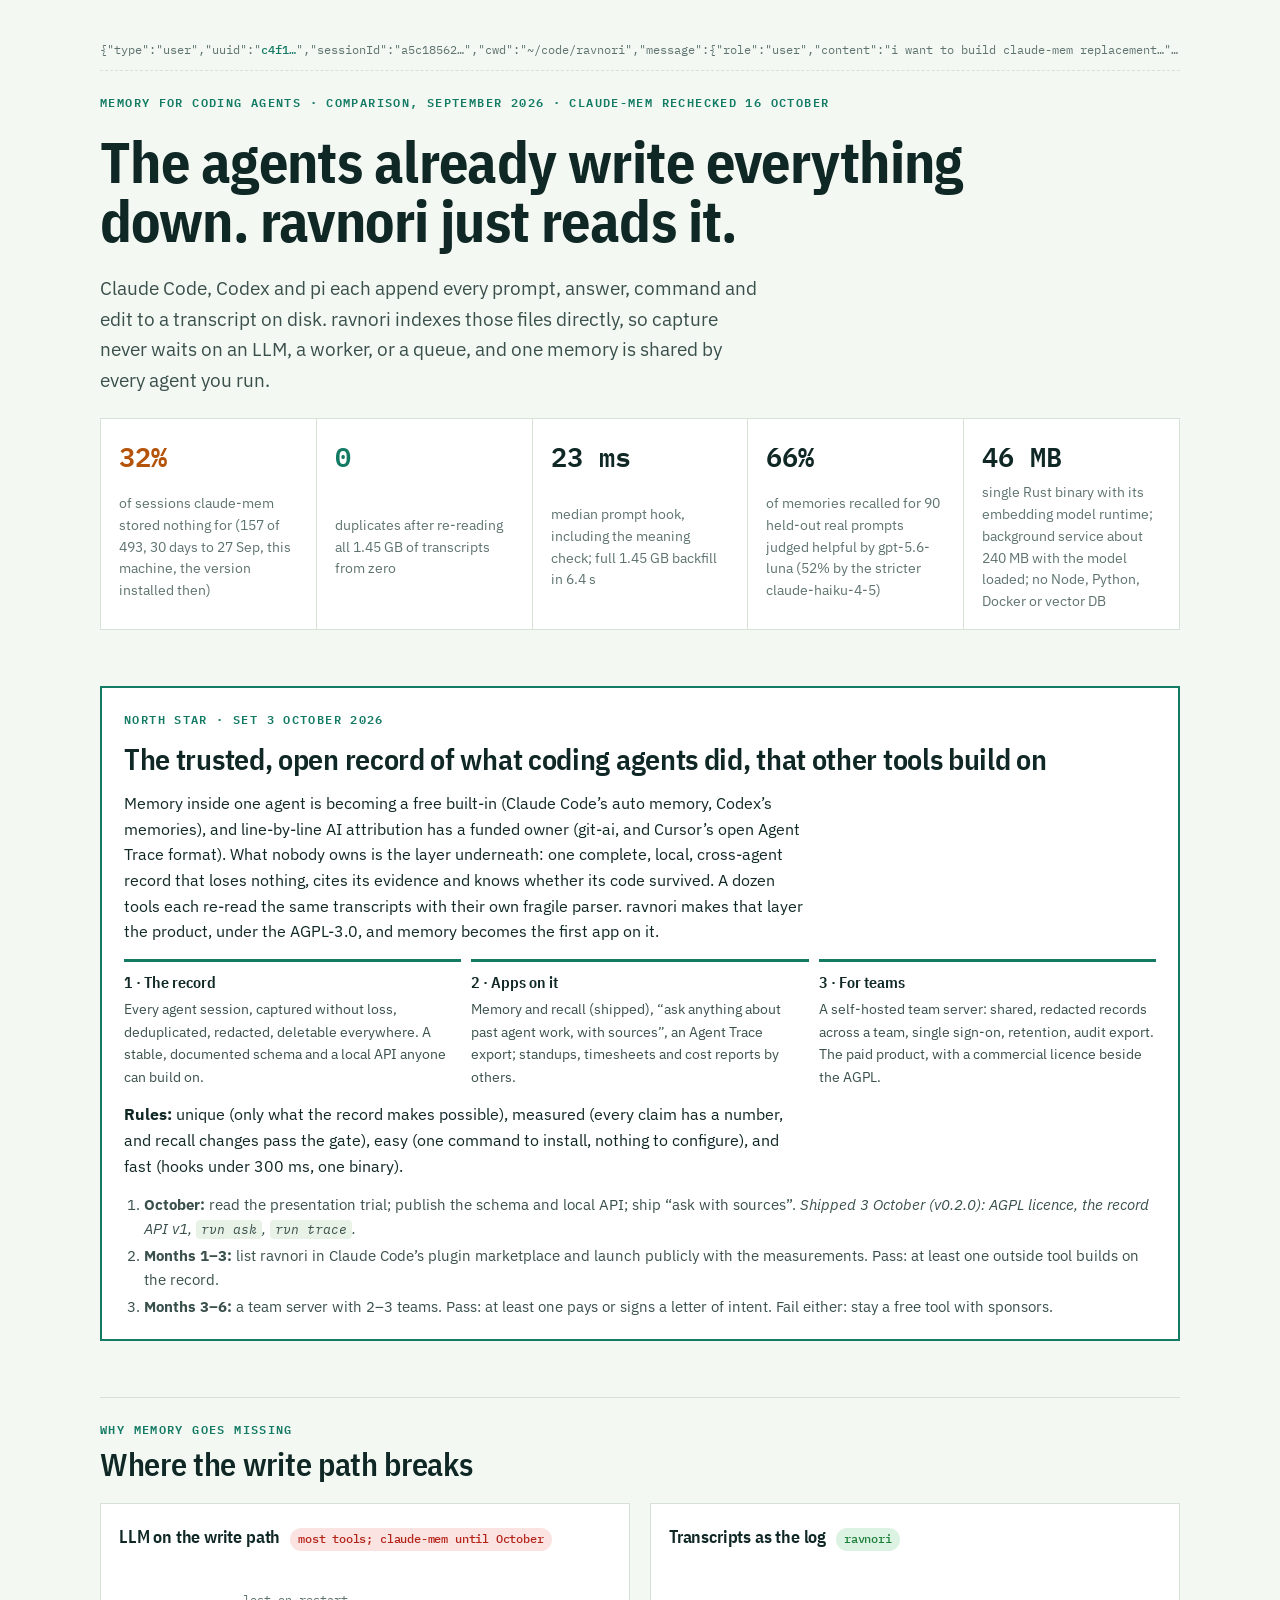
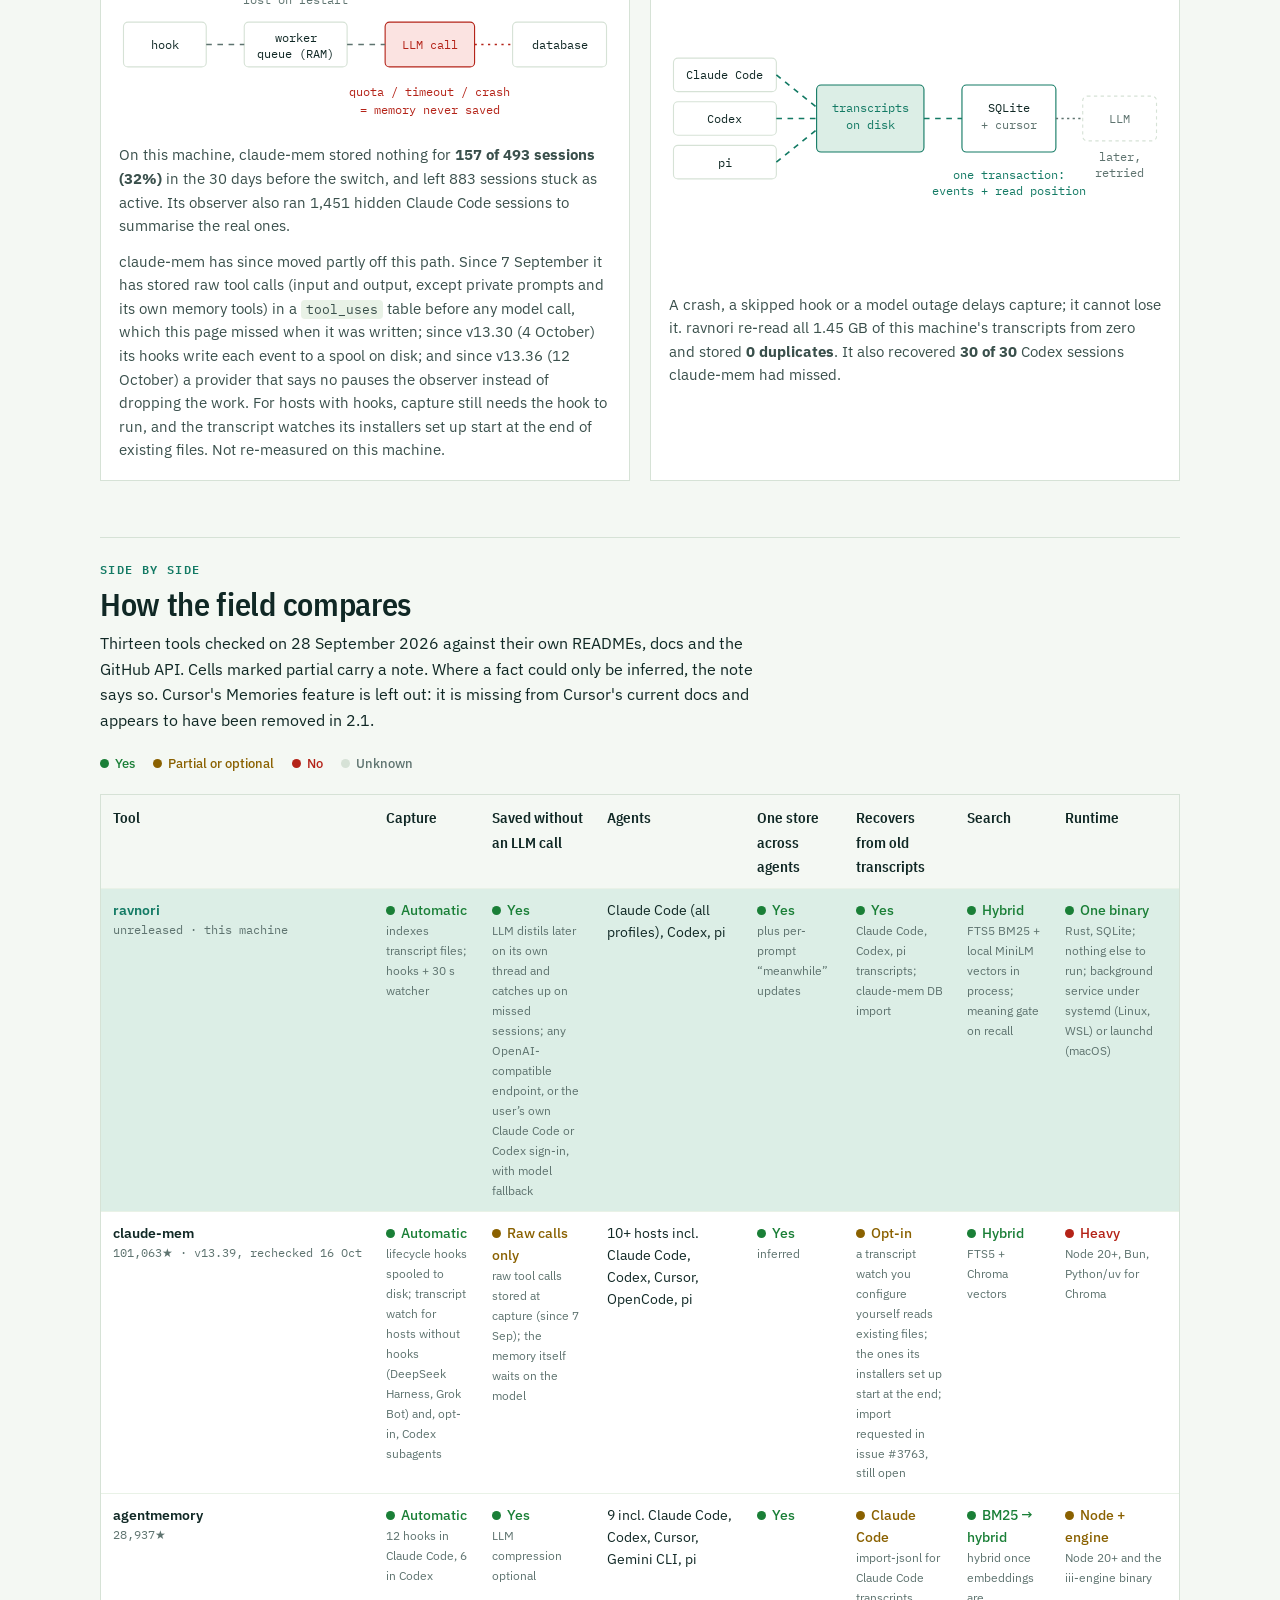
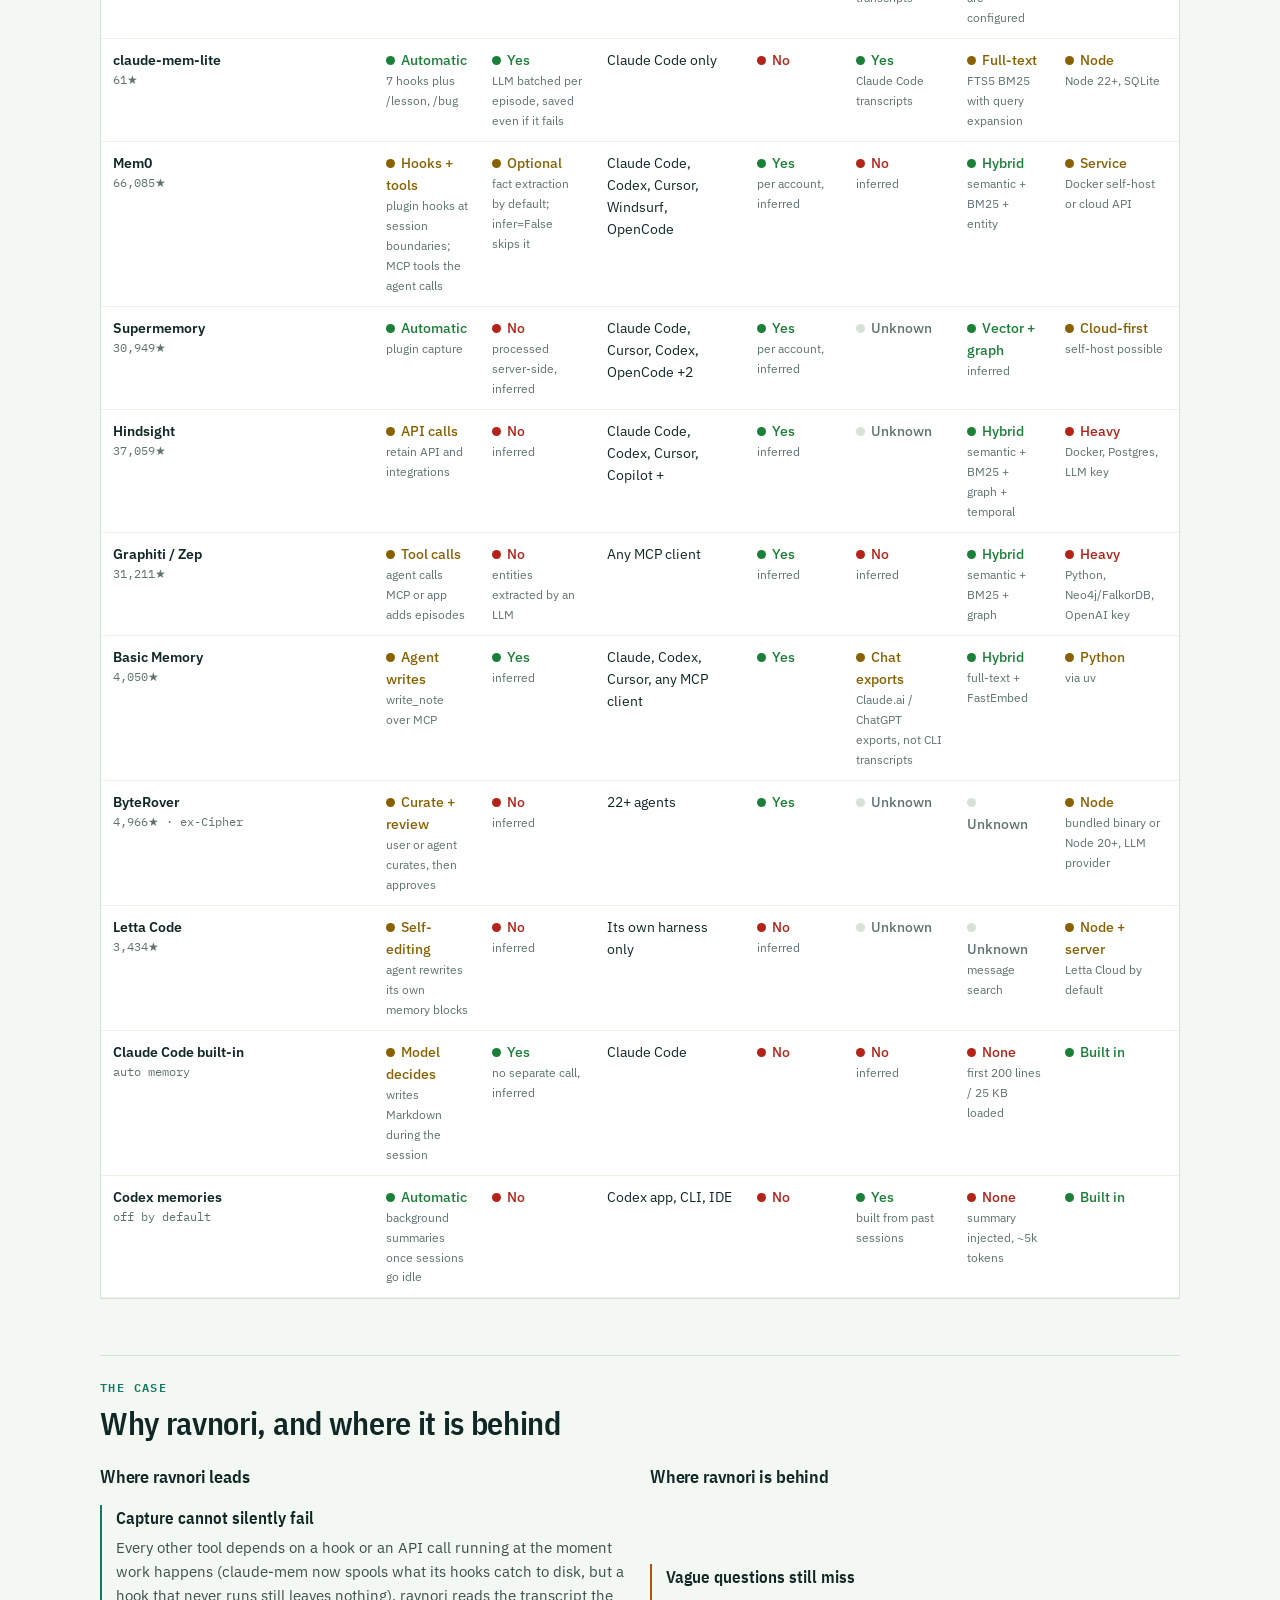
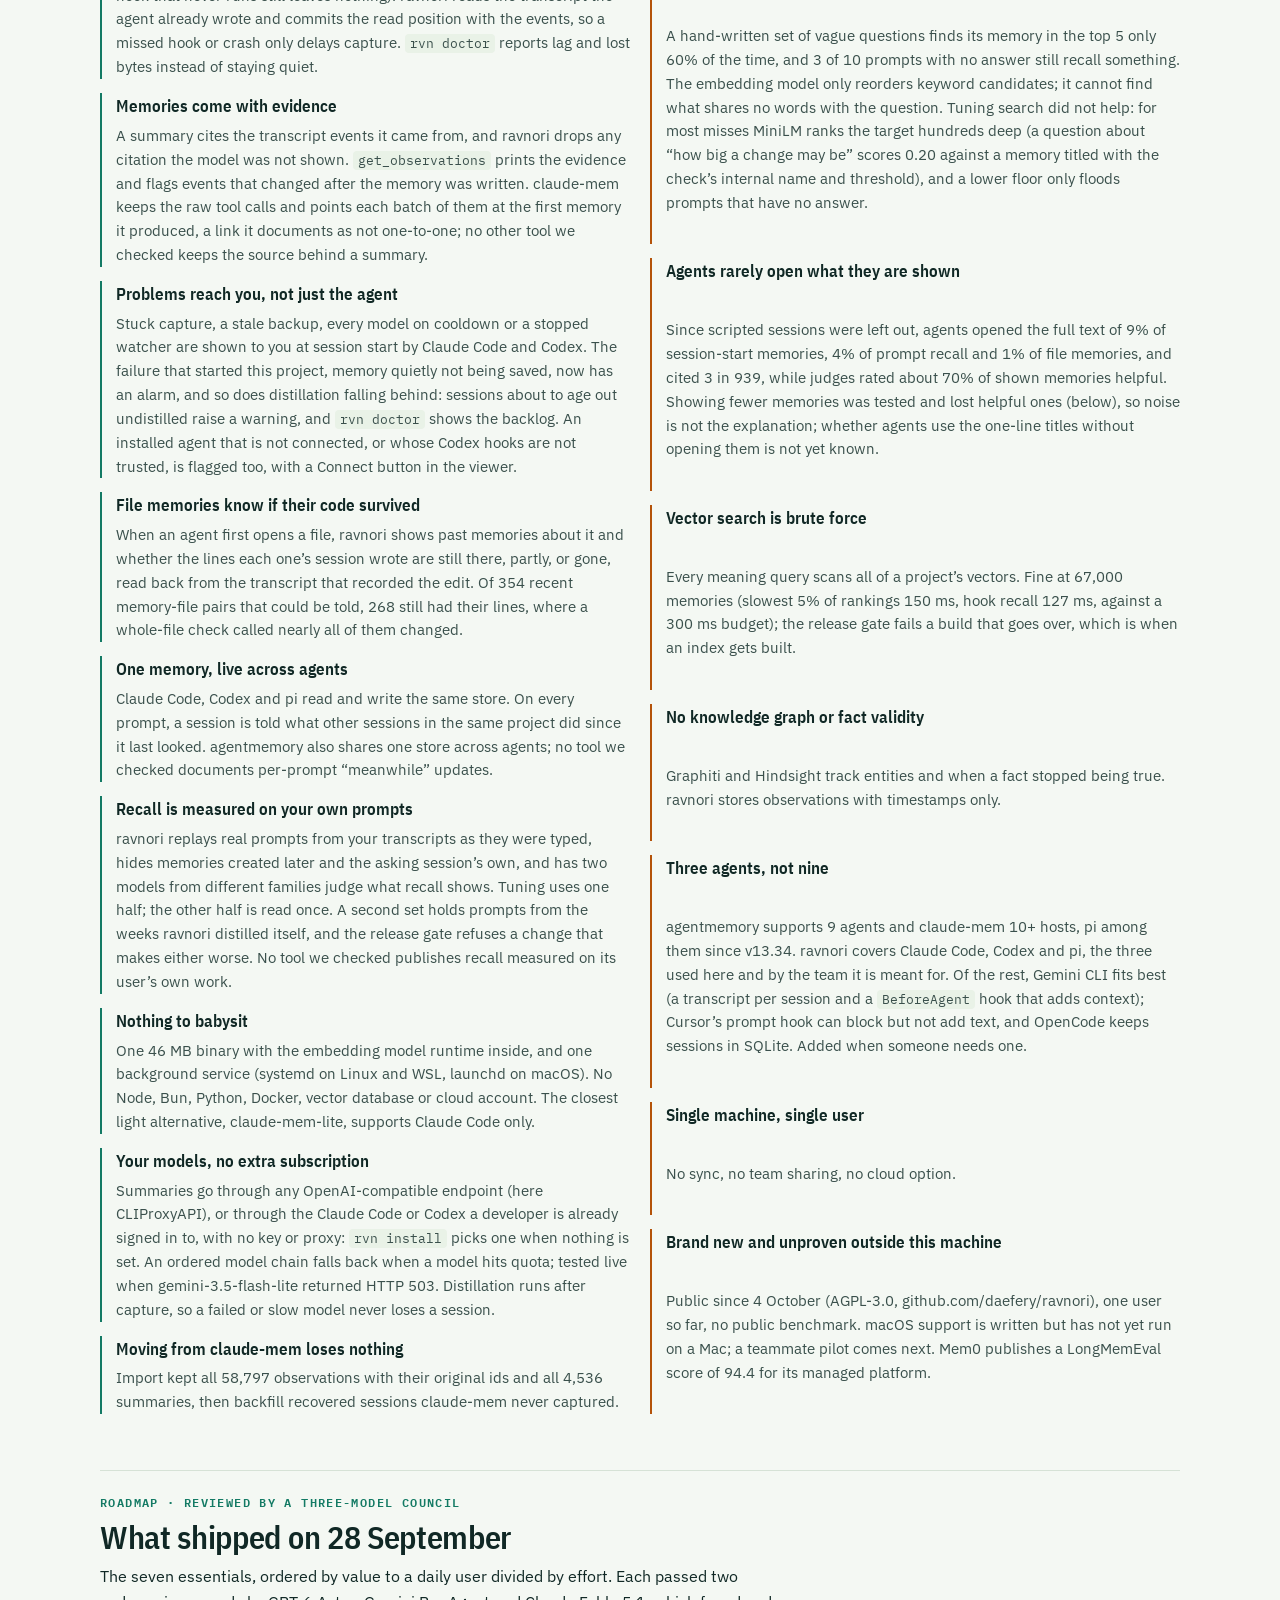
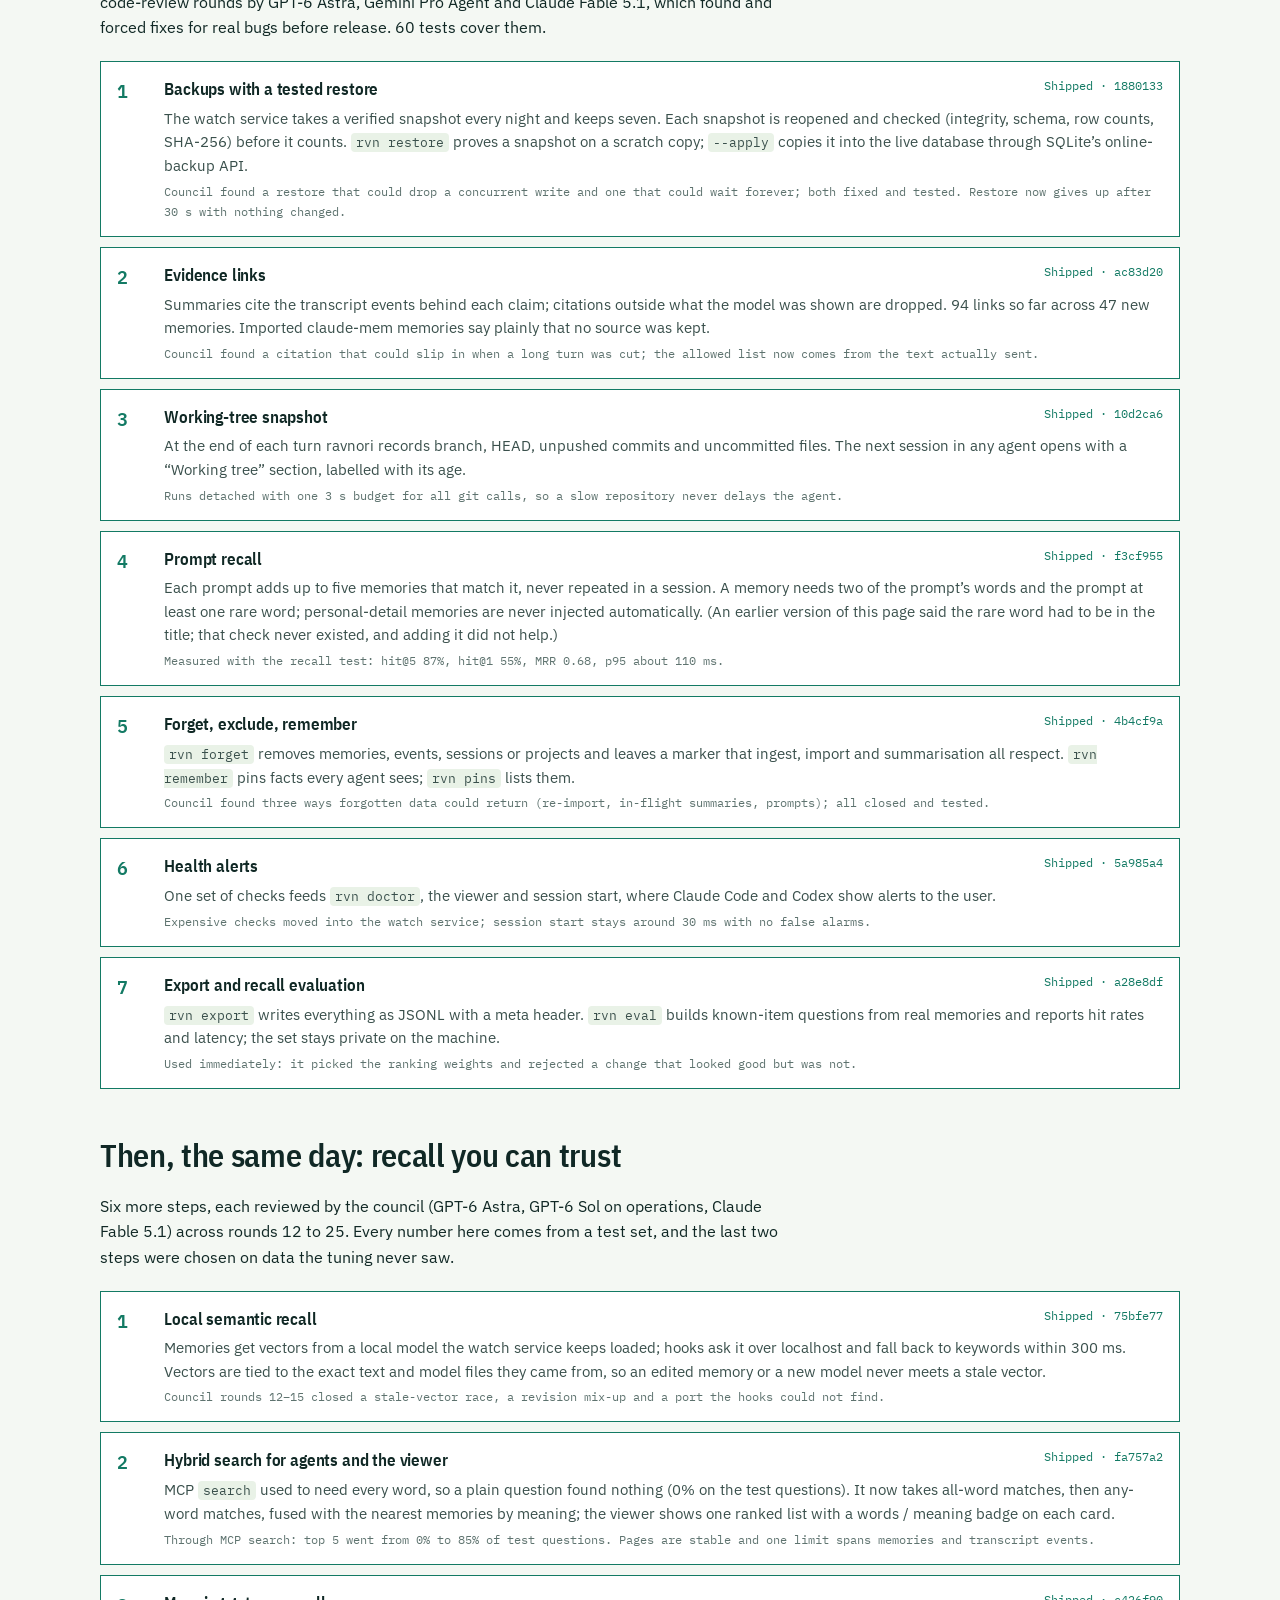
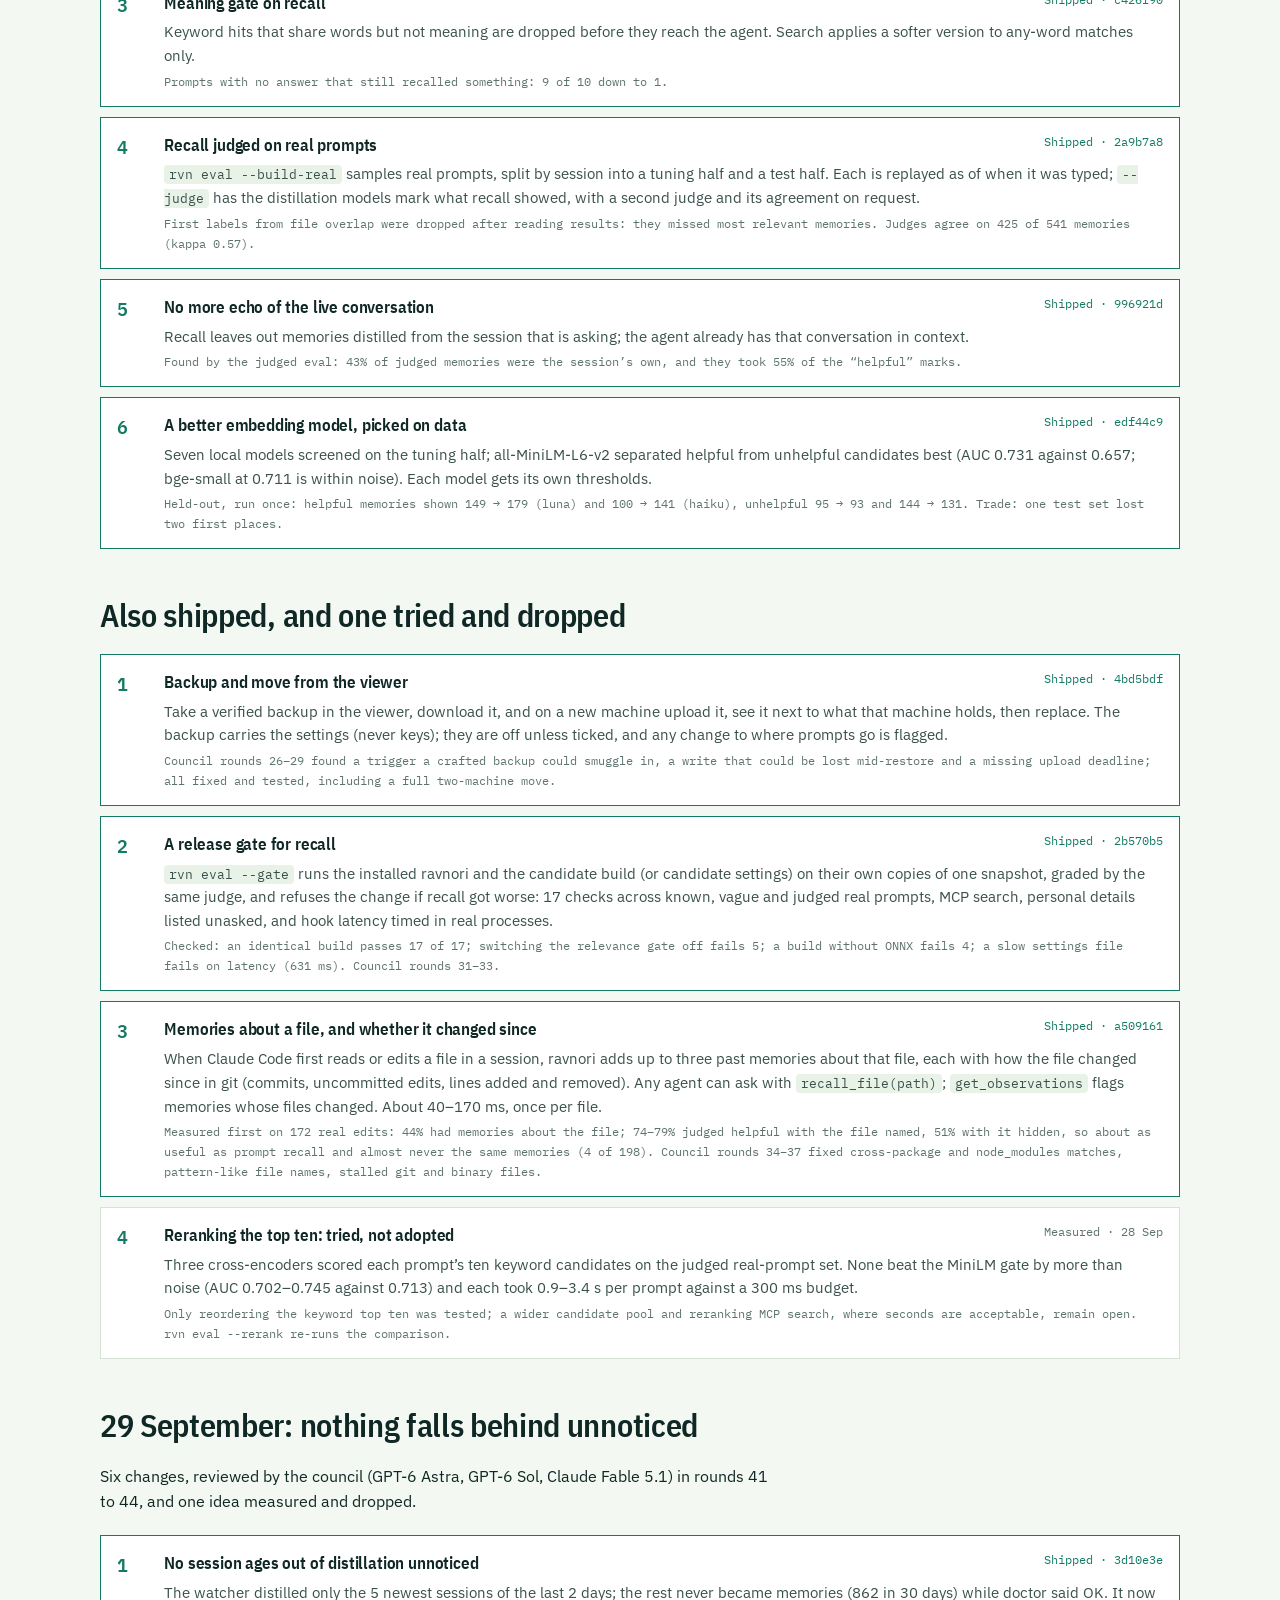
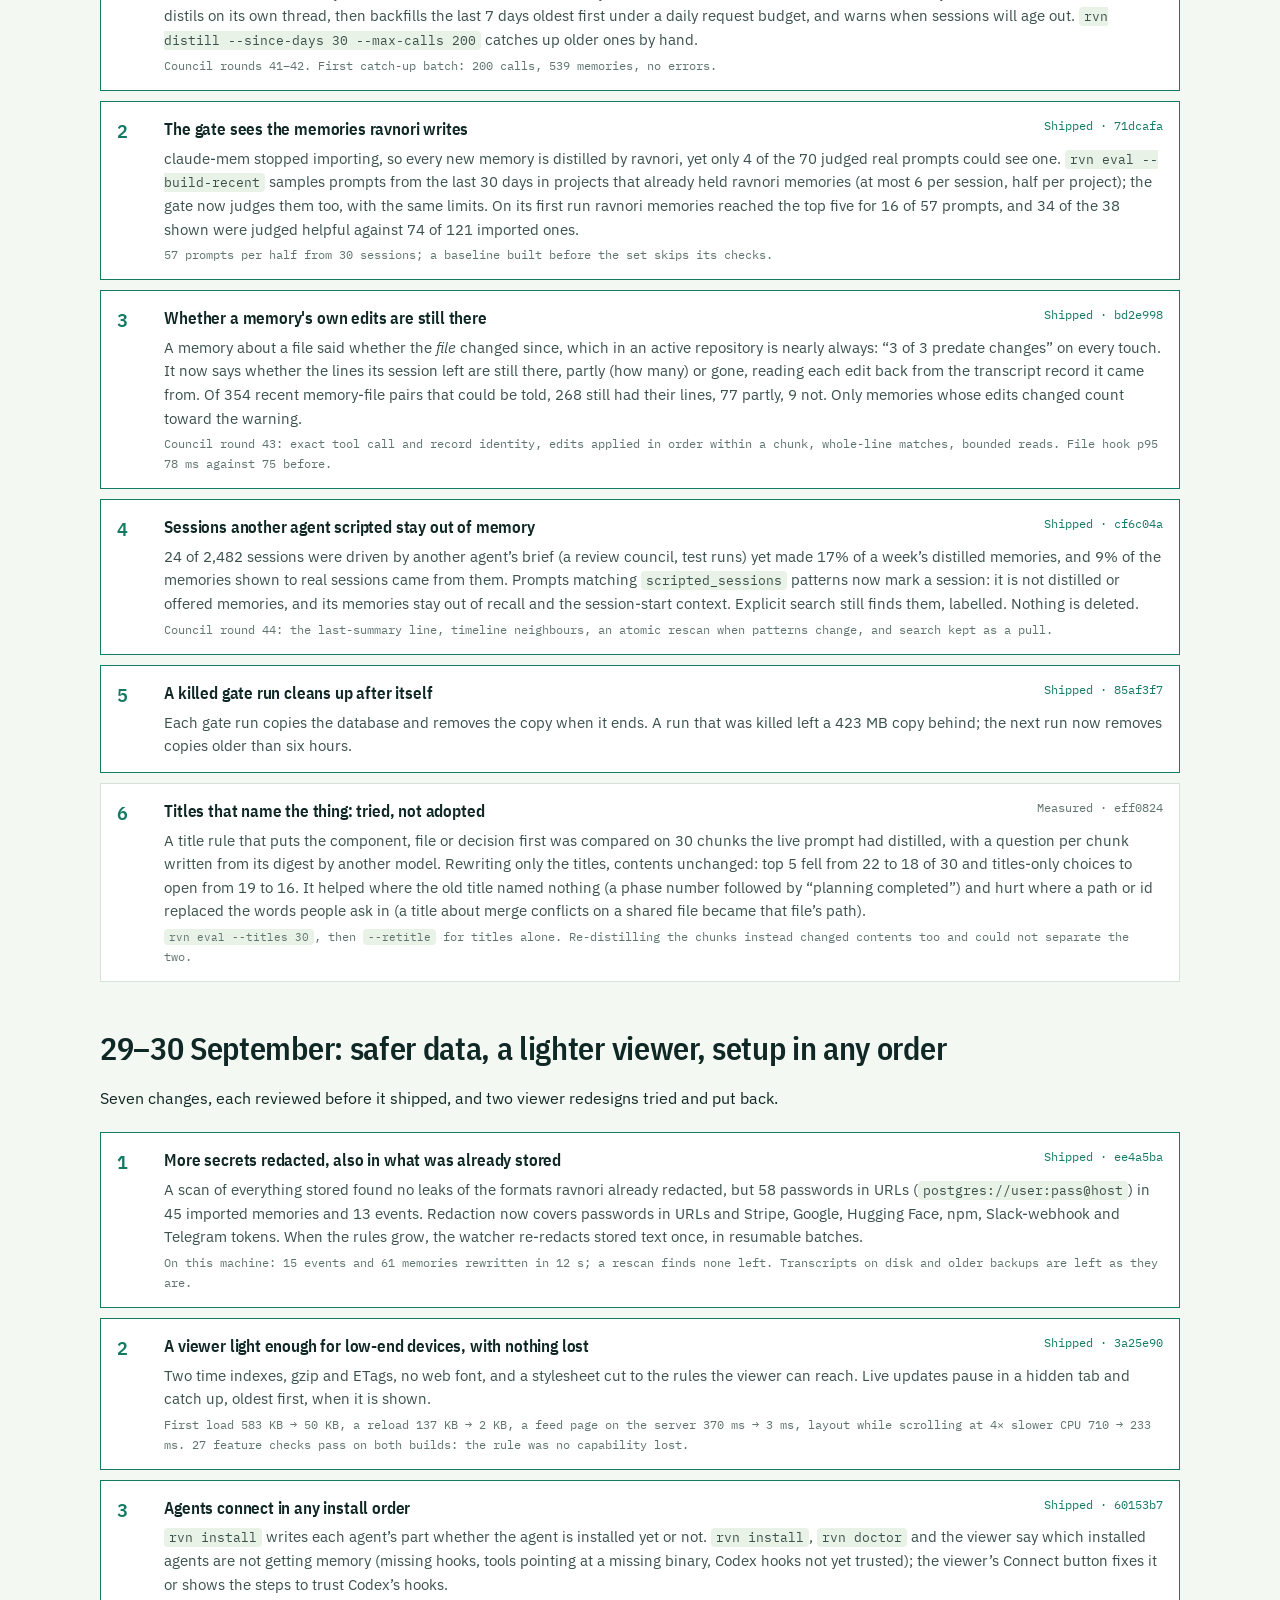
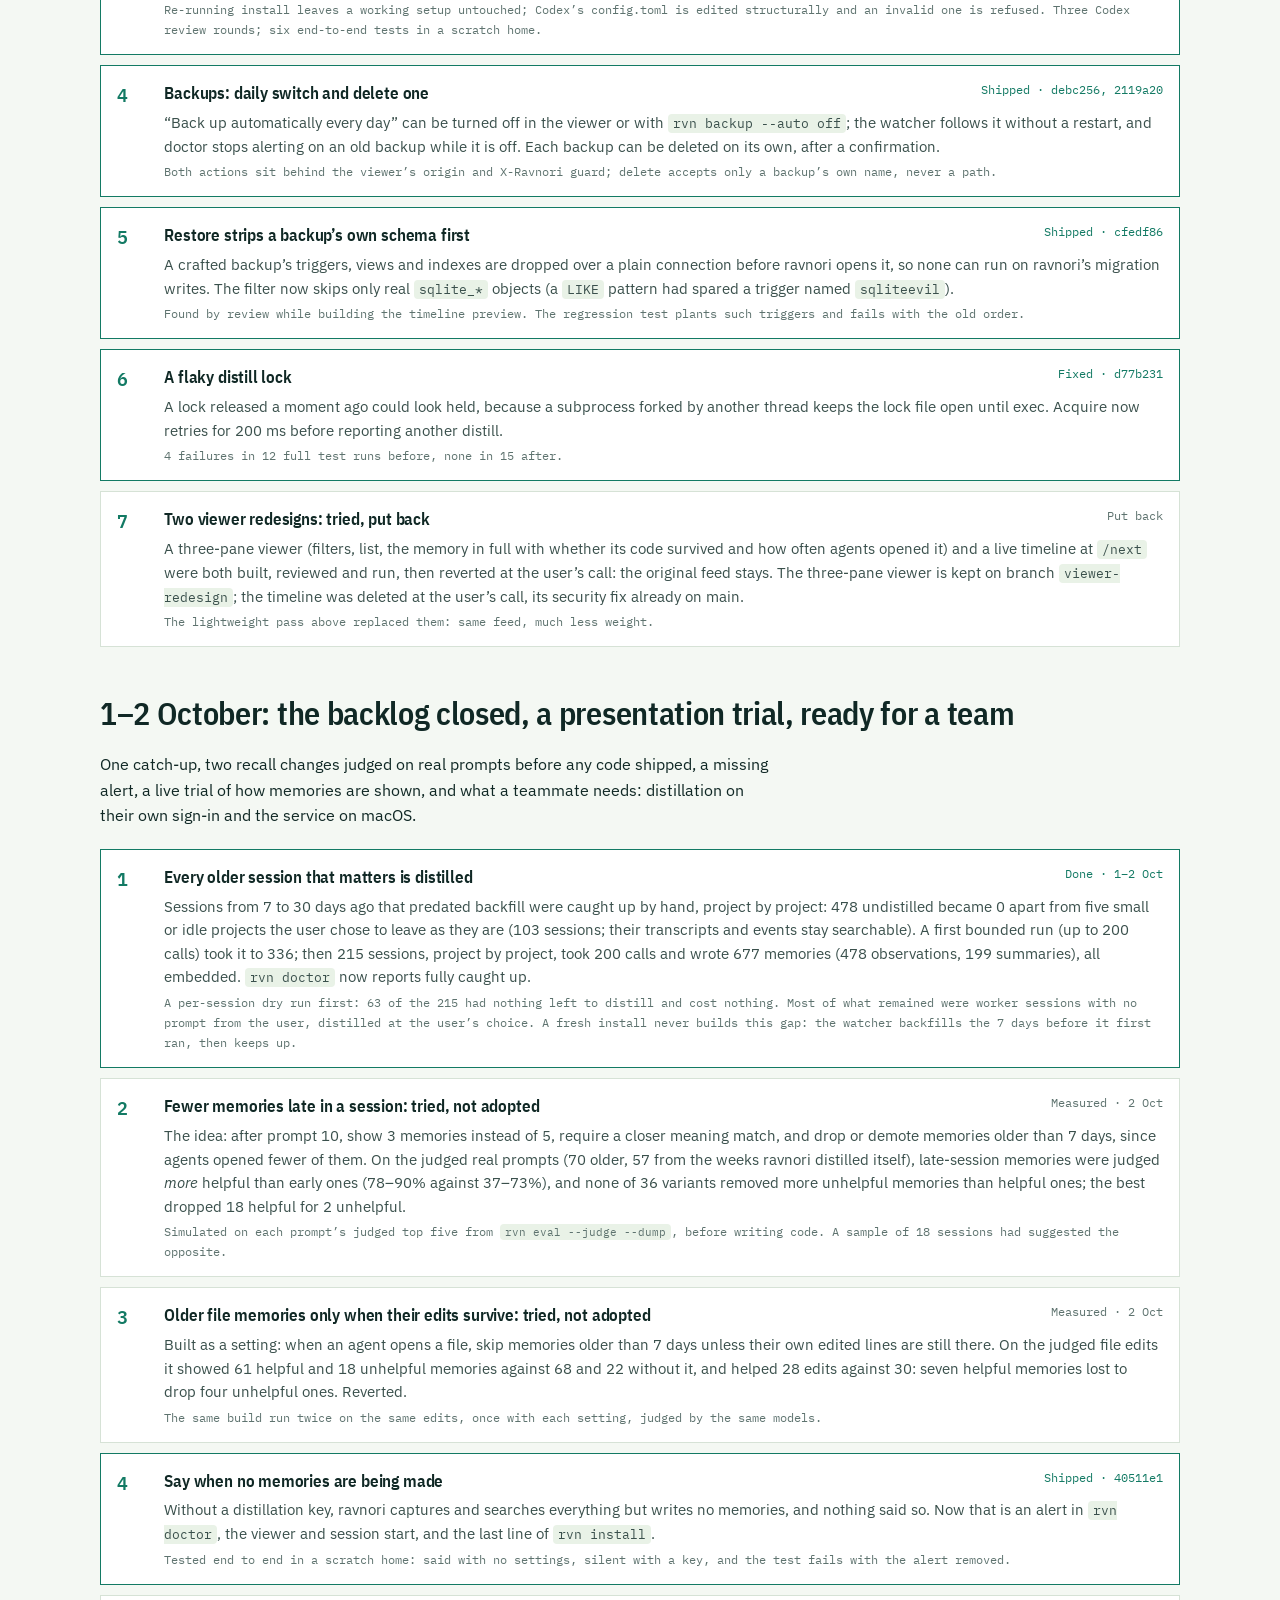
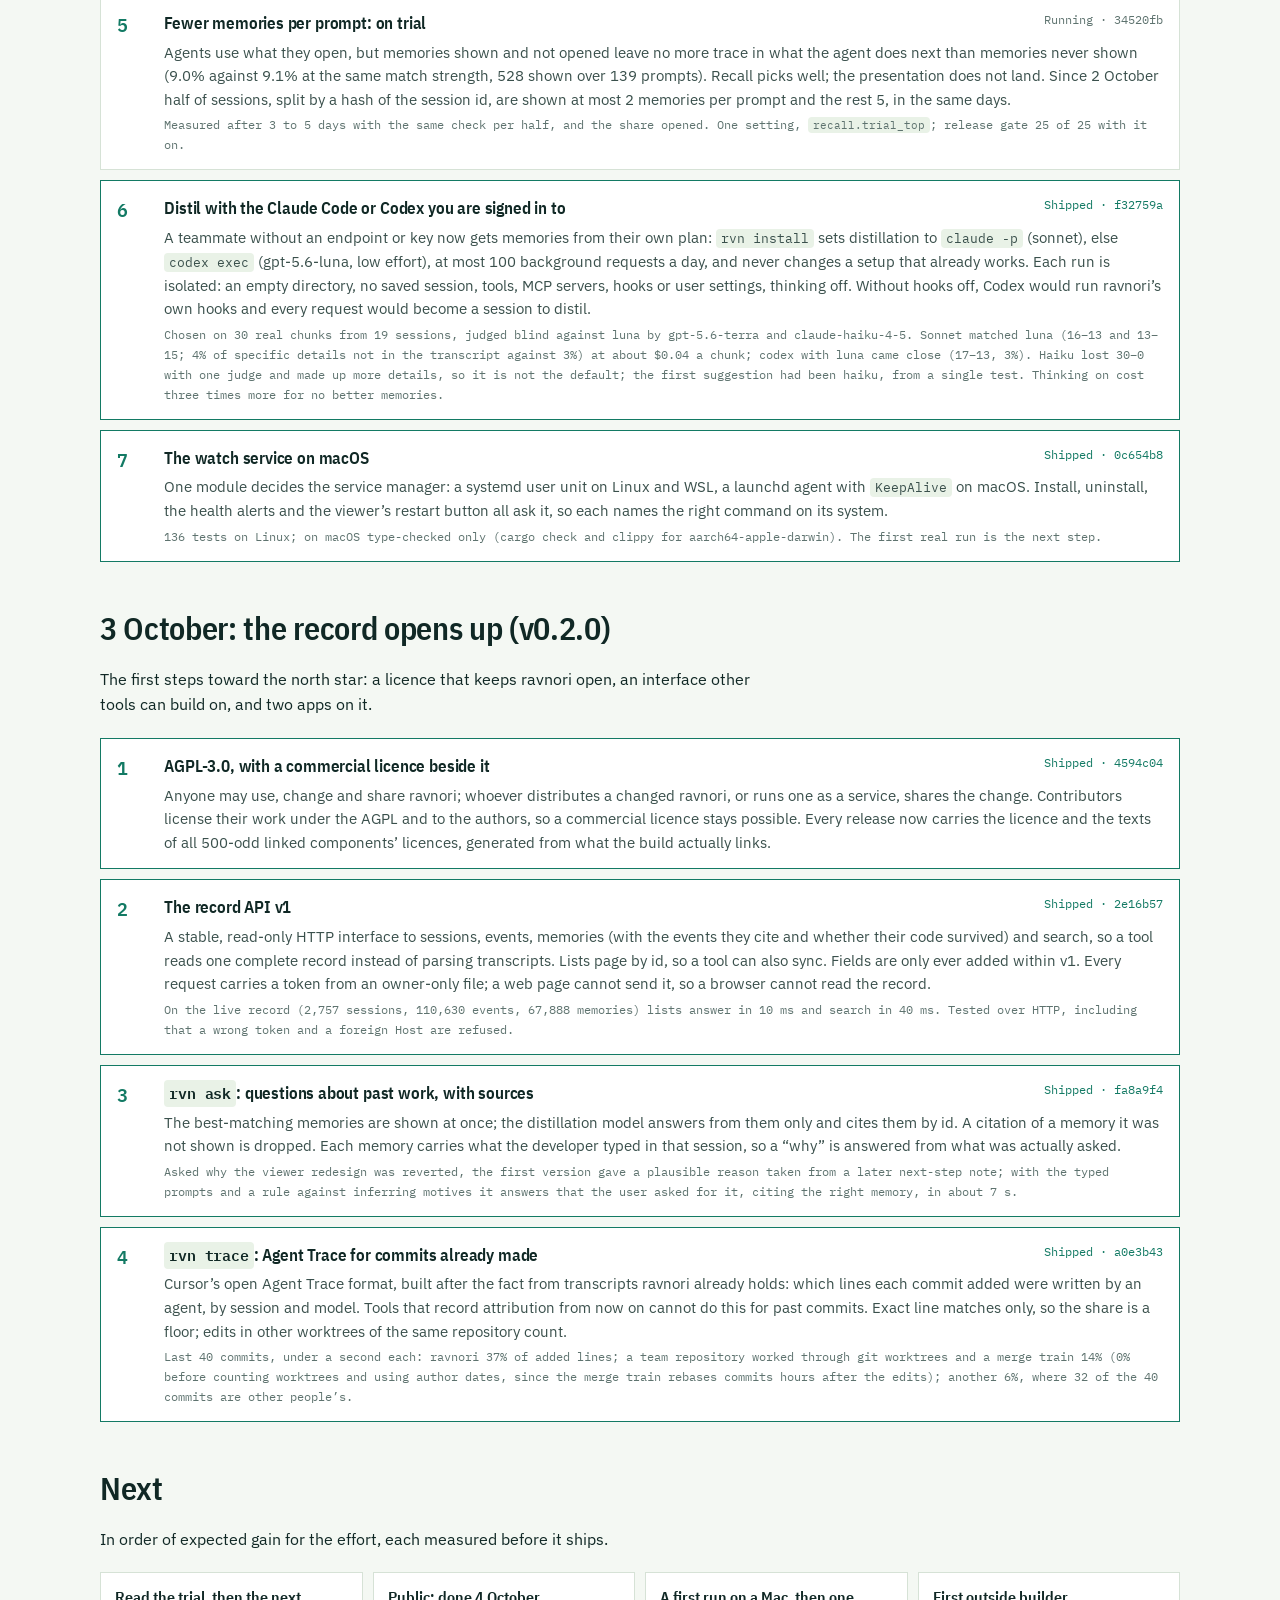
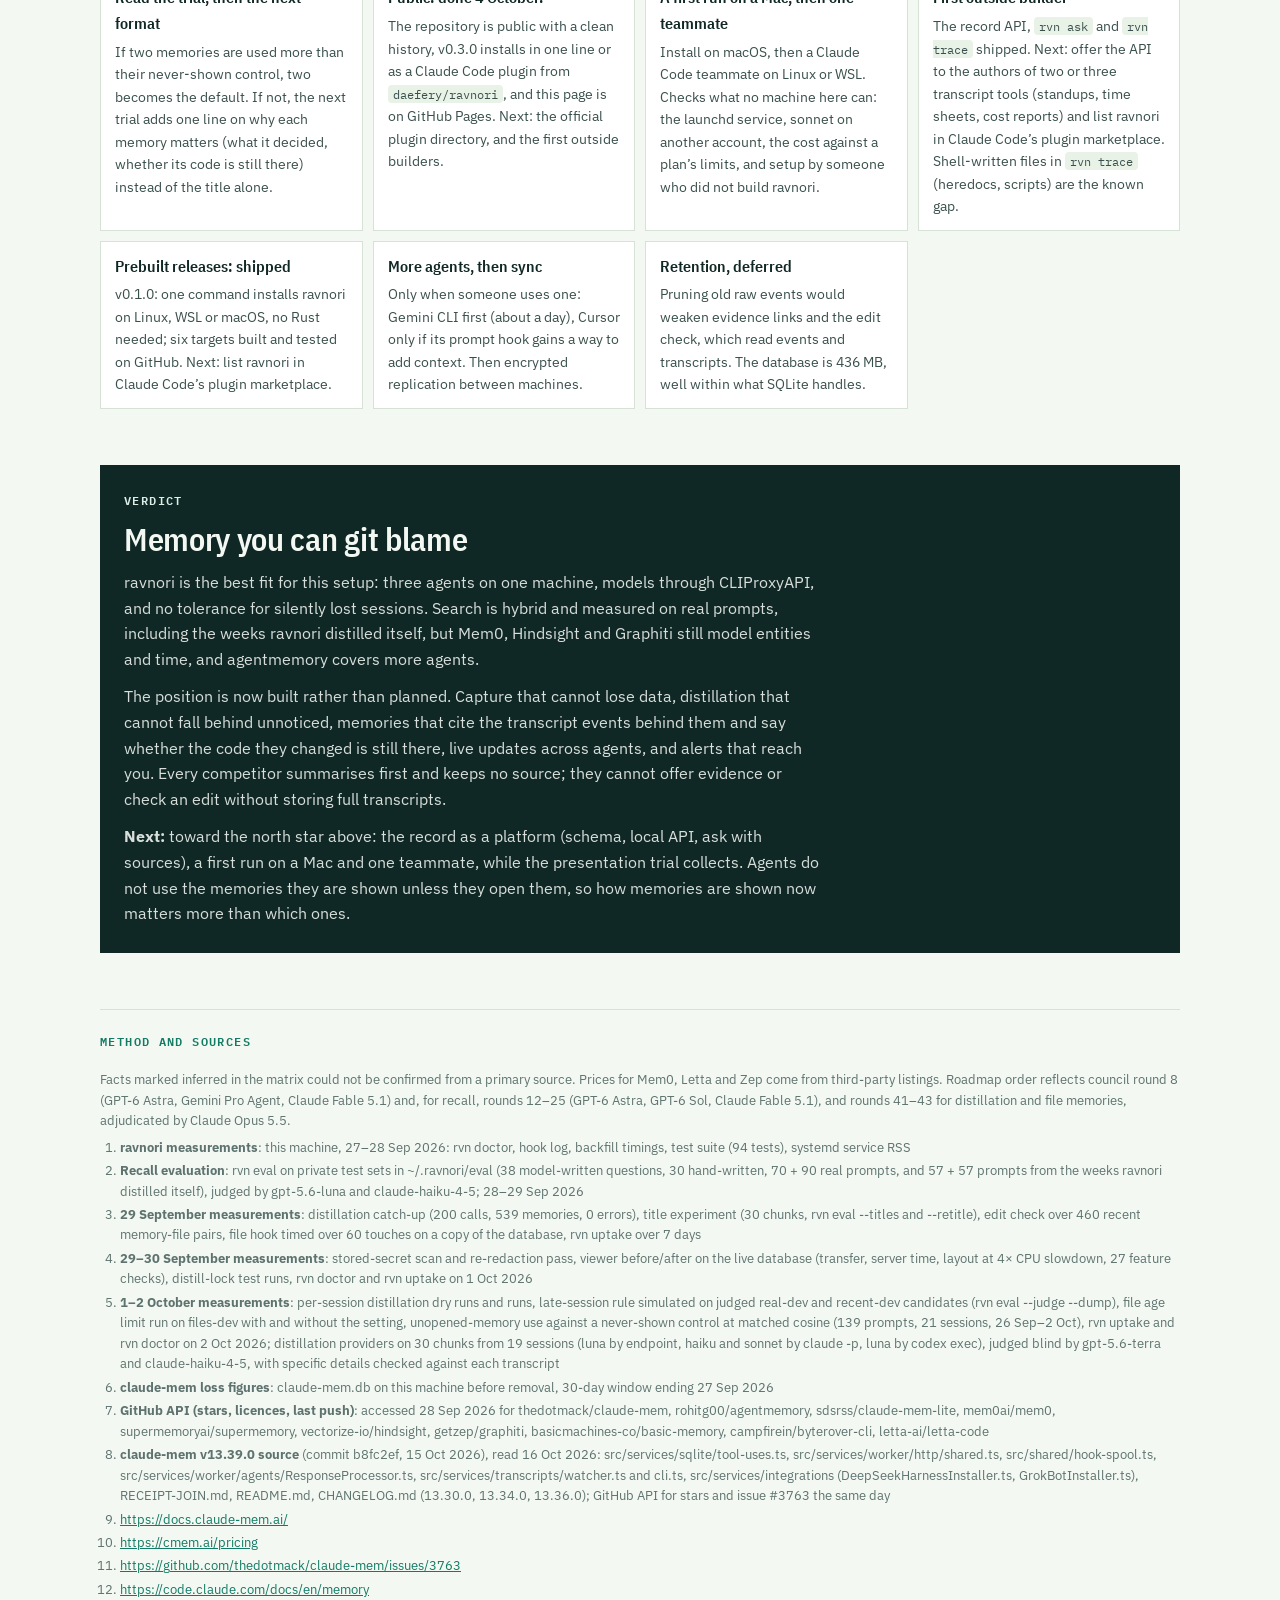
==== docs/comparison.html @ 4fabc69e "Comparison and README match claude-mem v13.39 Rechecked claude-mem against its v13.39.0 source (b8fc" ====
<!doctype html>
<html lang="en">
<head>
<meta charset="utf-8">
<meta name="viewport" content="width=device-width, initial-scale=1, viewport-fit=cover">
<title>ravnori vs claude-mem &amp; co</title>
<link rel="preconnect" href="https://fonts.googleapis.com">
<link rel="stylesheet" href="https://fonts.googleapis.com/css2?family=IBM+Plex+Mono:wght@400;500;600&family=IBM+Plex+Sans+Condensed:wght@500;600;700&family=IBM+Plex+Sans:ital,wght@0,400;0,500;0,600;1,400&display=swap">
<style>
  :root {
    --paper: #F4F8F3;
    --panel: #ffffff;
    --ink: #102825;
    --ink-2: #3A504C;
    --ink-3: #5E736F;
    --rule: #D6E2D6;
    --rule-2: #E9F2E7;
    --teal: #137A64;
    --teal-soft: #DCEEE6;
    --amber: #b45309;
    --amber-soft: #fbeedd;
    --yes: #1a7f37;
    --yes-soft: #dcf2e3;
    --no: #b42318;
    --no-soft: #fbe3e1;
    --part: #8a6100;
    --part-soft: #f6ecd2;
    --code-bg: #E9F2E7;
    --display: "IBM Plex Sans Condensed", "Arial Narrow", system-ui, sans-serif;
    --body: "IBM Plex Sans", system-ui, -apple-system, "Segoe UI", sans-serif;
    --mono: "IBM Plex Mono", ui-monospace, "SFMono-Regular", Menlo, monospace;
  }
  @media (prefers-color-scheme: dark) {
    :root:not([data-theme="light"]) {
      color-scheme: dark;
      --paper: #0B1F1C; --panel: #102825; --ink: #E9F2E7; --ink-2: #BCCDC2; --ink-3: #8FA69C;
      --rule: #24453F; --rule-2: #16332F; --teal: #B5E38B; --teal-soft: #24402A;
      --amber: #f0a64a; --amber-soft: #3a2a14; --yes: #4fc57a; --yes-soft: #15321f;
      --no: #f07a6f; --no-soft: #3a1a17; --part: #e2b85c; --part-soft: #33290f; --code-bg: #16332F;
    }
  }
  :root[data-theme="dark"] {
    color-scheme: dark;
    --paper: #0B1F1C; --panel: #102825; --ink: #E9F2E7; --ink-2: #BCCDC2; --ink-3: #8FA69C;
    --rule: #24453F; --rule-2: #16332F; --teal: #B5E38B; --teal-soft: #24402A;
    --amber: #f0a64a; --amber-soft: #3a2a14; --yes: #4fc57a; --yes-soft: #15321f;
    --no: #f07a6f; --no-soft: #3a1a17; --part: #e2b85c; --part-soft: #33290f; --code-bg: #16332F;
  }

  * { box-sizing: border-box; }
  body {
    margin: 0;
    background: var(--paper);
    color: var(--ink);
    font: 16px/1.6 var(--body);
    padding-inline: 20px;
    padding-block: 0 64px;
  }
  .wrap { max-width: 1080px; margin: 0 auto; }
  .prose { max-width: 68ch; }
  h1, h2, h3 { font-family: var(--display); text-wrap: balance; margin: 0; letter-spacing: -0.01em; }
  h1 { font-size: clamp(2.2rem, 5vw, 3.6rem); line-height: 1.02; font-weight: 700; }
  h2 { font-size: clamp(1.5rem, 3vw, 2rem); font-weight: 600; line-height: 1.15; }
  h3 { font-size: 1.15rem; font-weight: 600; }
  p { margin: 0; }
  code, .mono { font-family: var(--mono); font-size: 0.88em; }
  code { background: var(--code-bg); padding: 1px 5px; border-radius: 4px; }
  a { color: var(--teal); }
  a:focus-visible, button:focus-visible, summary:focus-visible { outline: 2px solid var(--teal); outline-offset: 2px; }

  .eyebrow {
    font-family: var(--mono); font-size: 0.72rem; font-weight: 600; letter-spacing: 0.12em;
    text-transform: uppercase; color: var(--teal);
  }
  section { padding-block: 56px 0; display: grid; gap: 20px; }
  .section-head { display: grid; gap: 8px; border-top: 1px solid var(--rule); padding-top: 22px; }

  /* Masthead: a transcript line, because transcripts are the product */
  .mast { padding-block: 40px 0; display: grid; gap: 22px; }
  .jsonl {
    font-family: var(--mono); font-size: 0.78rem; color: var(--ink-3);
    white-space: nowrap; overflow: hidden; text-overflow: ellipsis;
    border-bottom: 1px dashed var(--rule); padding-bottom: 10px;
  }
  .jsonl b { color: var(--teal); font-weight: 500; }
  .lede { font-size: 1.2rem; color: var(--ink-2); max-width: 60ch; }

  .stats { display: grid; grid-template-columns: repeat(auto-fit, minmax(190px, 1fr)); gap: 1px; background: var(--rule); border: 1px solid var(--rule); }
  .stat { background: var(--panel); padding: 16px 18px; display: grid; gap: 4px; }
  .stat .n { font-family: var(--mono); font-size: 1.7rem; font-weight: 600; font-variant-numeric: tabular-nums; }
  .stat .l { font-size: 0.85rem; color: var(--ink-3); }
  .stat.warn .n { color: var(--amber); }
  .stat.good .n { color: var(--teal); }

  /* Write-path diagram */
  .paths { display: grid; grid-template-columns: repeat(auto-fit, minmax(320px, 1fr)); gap: 20px; }
  .path { background: var(--panel); border: 1px solid var(--rule); padding: 18px; display: grid; gap: 12px; }
  .path h3 { display: flex; align-items: baseline; gap: 10px; flex-wrap: wrap; }
  .path h3 .tag { font-family: var(--mono); font-size: 0.72rem; font-weight: 500; padding: 2px 8px; border-radius: 999px; }
  .tag.bad { background: var(--no-soft); color: var(--no); }
  .tag.good { background: var(--yes-soft); color: var(--yes); }
  .path svg { width: 100%; height: auto; display: block; }
  .path p { font-size: 0.92rem; color: var(--ink-2); }

  /* Matrix */
  .matrix-wrap { overflow-x: auto; border: 1px solid var(--rule); background: var(--panel); }
  table { border-collapse: collapse; width: 100%; min-width: 1180px; font-size: 0.86rem; }
  thead th:first-child, tbody th { width: 150px; }
  thead th:nth-child(4) { width: 150px; }
  th, td { padding: 10px 12px; border-bottom: 1px solid var(--rule-2); text-align: left; vertical-align: top; }
  thead th { font-family: var(--display); font-weight: 600; font-size: 0.95rem; background: var(--paper); position: sticky; top: 0; }
  tbody th { font-weight: 600; white-space: nowrap; }
  tbody th small { display: block; font-weight: 400; color: var(--ink-3); font-family: var(--mono); font-size: 0.72rem; }
  tr.us { background: var(--teal-soft); }
  tr.us th { color: var(--teal); }
  .c { display: inline; font-weight: 500; }
  .c::before { content: ""; display: inline-block; width: 9px; height: 9px; border-radius: 50%; margin-right: 6px; vertical-align: 0; }
  .c.y { color: var(--yes); } .c.y::before { background: var(--yes); }
  .c.n { color: var(--no); } .c.n::before { background: var(--no); }
  .c.p { color: var(--part); } .c.p::before { background: var(--part); }
  .c.u { color: var(--ink-3); } .c.u::before { background: var(--rule); }
  td .note { display: block; color: var(--ink-3); font-size: 0.78rem; }
  .legend { display: flex; flex-wrap: wrap; gap: 18px; font-size: 0.82rem; color: var(--ink-3); }

  /* Claims and gaps */
  .two { display: grid; grid-template-columns: repeat(auto-fit, minmax(300px, 1fr)); gap: 20px; }
  .claims { display: grid; gap: 14px; }
  .claim { display: grid; gap: 4px; padding-left: 14px; border-left: 2px solid var(--teal); }
  .claim b { font-family: var(--display); font-size: 1.05rem; font-weight: 600; }
  .claim span { color: var(--ink-2); font-size: 0.93rem; }
  .gap { border-left-color: var(--amber); }

  /* Roadmap */
  .road { display: grid; gap: 10px; counter-reset: step; }
  .item {
    background: var(--panel); border: 1px solid var(--rule); padding: 14px 16px;
    display: grid; grid-template-columns: 2.2rem 1fr auto; gap: 4px 12px; align-items: start;
  }
  .item::before {
    counter-increment: step; content: counter(step);
    font-family: var(--mono); font-weight: 600; color: var(--teal); font-size: 1.1rem; grid-row: span 2;
  }
  .item h3 { font-size: 1.05rem; }
  .item .effort { font-family: var(--mono); font-size: 0.75rem; color: var(--ink-3); white-space: nowrap; }
  .item p { grid-column: 2 / 4; color: var(--ink-2); font-size: 0.92rem; }
  .item .how { display: block; margin-top: 4px; font-family: var(--mono); font-size: 0.78rem; color: var(--ink-3); }
  .item.done { border-color: var(--teal); }
  .item.done .effort { color: var(--teal); }
  .nice { display: grid; grid-template-columns: repeat(auto-fit, minmax(240px, 1fr)); gap: 10px; }
  .nice div { background: var(--panel); border: 1px solid var(--rule); padding: 12px 14px; display: grid; gap: 4px; align-content: start; }
  .nice b { font-family: var(--display); font-weight: 600; }
  .nice span { font-size: 0.88rem; color: var(--ink-2); }

  .star { border: 2px solid var(--teal); background: var(--panel); padding: 22px 22px 20px; display: grid; gap: 14px; }
  .star h2 { font-size: clamp(1.4rem, 3vw, 1.9rem); }
  .star .layers { display: grid; grid-template-columns: repeat(auto-fit, minmax(210px, 1fr)); gap: 10px; }
  .star .layers div { border-top: 3px solid var(--teal); padding-top: 8px; display: grid; gap: 3px; }
  .star .layers b { font-family: var(--display); font-weight: 600; }
  .star .layers span { font-size: 0.88rem; color: var(--ink-2); }
  .star .gates { margin: 0; padding-left: 20px; display: grid; gap: 4px; font-size: 0.92rem; color: var(--ink-2); }
  .verdict { background: var(--ink); color: var(--paper); padding: 26px 24px; display: grid; gap: 12px; }
  .verdict .eyebrow { color: var(--teal-soft); }
  .verdict h2 { color: var(--paper); }
  .verdict p { color: var(--paper); opacity: 0.88; max-width: 70ch; }

  .sources { font-size: 0.8rem; color: var(--ink-3); display: grid; gap: 6px; }
  .sources ol { margin: 0; padding-left: 20px; display: grid; gap: 3px; }
  .sources a { word-break: break-all; }

  @media (max-width: 560px) {
    .item { grid-template-columns: 1.8rem 1fr; }
    .item .effort { grid-column: 2; }
    .item p { grid-column: 1 / 3; }
  }
  @media (prefers-reduced-motion: no-preference) {
    .path .flow { stroke-dasharray: 5 5; animation: dash 1.4s linear infinite; }
    @keyframes dash { to { stroke-dashoffset: -20; } }
  }
</style>

</head>
<body>
<div class="wrap">

  <header class="mast">
    <div class="jsonl" aria-hidden="true">{"type":"user","uuid":"<b>c4f1…</b>","sessionId":"a5c18562…","cwd":"~/code/ravnori","message":{"role":"user","content":"i want to build claude-mem replacement…"}}</div>
    <div class="eyebrow">Memory for coding agents · comparison, September 2026 · claude-mem rechecked 16 October</div>
    <h1>The agents already write everything down. ravnori just reads it.</h1>
    <p class="lede">Claude Code, Codex and pi each append every prompt, answer, command and edit to a transcript on disk. ravnori indexes those files directly, so capture never waits on an LLM, a worker, or a queue, and one memory is shared by every agent you run.</p>
    <div class="stats" id="stats">

      <div class="stat warn"><span class="n">32%</span><span class="l">of sessions claude-mem stored nothing for (157 of 493, 30 days to 27 Sep, this machine, the version installed then)</span></div>
      <div class="stat good"><span class="n">0</span><span class="l">duplicates after re-reading all 1.45 GB of transcripts from zero</span></div>
      <div class="stat"><span class="n">23 ms</span><span class="l">median prompt hook, including the meaning check; full 1.45 GB backfill in 6.4 s</span></div>
      <div class="stat"><span class="n">66%</span><span class="l">of memories recalled for 90 held-out real prompts judged helpful by gpt-5.6-luna (52% by the stricter claude-haiku-4-5)</span></div>
      <div class="stat"><span class="n">46 MB</span><span class="l">single Rust binary with its embedding model runtime; background service about 240 MB with the model loaded; no Node, Python, Docker or vector DB</span></div>
    </div>
  </header>

  <section id="northstar">
    <div class="star">
      <div class="eyebrow">North star · set 3 October 2026</div>
      <h2>The trusted, open record of what coding agents did, that other tools build on</h2>
      <p class="prose">Memory inside one agent is becoming a free built-in (Claude Code’s auto memory, Codex’s memories), and line-by-line AI attribution has a funded owner (git-ai, and Cursor’s open Agent Trace format). What nobody owns is the layer underneath: one complete, local, cross-agent record that loses nothing, cites its evidence and knows whether its code survived. A dozen tools each re-read the same transcripts with their own fragile parser. ravnori makes that layer the product, under the AGPL-3.0, and memory becomes the first app on it.</p>
      <div class="layers">
        <div><b>1 · The record</b><span>Every agent session, captured without loss, deduplicated, redacted, deletable everywhere. A stable, documented schema and a local API anyone can build on.</span></div>
        <div><b>2 · Apps on it</b><span>Memory and recall (shipped), “ask anything about past agent work, with sources”, an Agent Trace export; standups, timesheets and cost reports by others.</span></div>
        <div><b>3 · For teams</b><span>A self-hosted team server: shared, redacted records across a team, single sign-on, retention, audit export. The paid product, with a commercial licence beside the AGPL.</span></div>
      </div>
      <p class="prose"><b>Rules:</b> unique (only what the record makes possible), measured (every claim has a number, and recall changes pass the gate), easy (one command to install, nothing to configure), and fast (hooks under 300 ms, one binary).</p>
      <ol class="gates">
        <li><b>October:</b> read the presentation trial; publish the schema and local API; ship “ask with sources”. <i>Shipped 3 October (v0.2.0): AGPL licence, the record API v1, <code>rvn ask</code>, <code>rvn trace</code>.</i></li>
        <li><b>Months 1–3:</b> list ravnori in Claude Code’s plugin marketplace and launch publicly with the measurements. Pass: at least one outside tool builds on the record.</li>
        <li><b>Months 3–6:</b> a team server with 2–3 teams. Pass: at least one pays or signs a letter of intent. Fail either: stay a free tool with sponsors.</li>
      </ol>
    </div>
  </section>

  <section id="paths">
    <div class="section-head">
      <div class="eyebrow">Why memory goes missing</div>
      <h2>Where the write path breaks</h2>
    </div>
    <div class="paths">
      <div class="path">
        <h3>LLM on the write path <span class="tag bad">most tools; claude-mem until October</span></h3>
        <svg viewBox="0 0 440 150" role="img" aria-label="Hook sends to a worker queue, which waits on an LLM before anything is saved">
          <g font-family="IBM Plex Mono, monospace" font-size="11" fill="currentColor">
            <rect x="4" y="52" width="74" height="40" rx="4" fill="var(--panel)" stroke="var(--rule)"/><text x="41" y="76" text-anchor="middle">hook</text>
            <rect x="112" y="52" width="92" height="40" rx="4" fill="var(--panel)" stroke="var(--rule)"/><text x="158" y="70" text-anchor="middle">worker</text><text x="158" y="84" text-anchor="middle">queue (RAM)</text>
            <rect x="238" y="52" width="80" height="40" rx="4" fill="var(--no-soft)" stroke="var(--no)"/><text x="278" y="76" text-anchor="middle" fill="var(--no)">LLM call</text>
            <rect x="352" y="52" width="84" height="40" rx="4" fill="var(--panel)" stroke="var(--rule)"/><text x="394" y="76" text-anchor="middle">database</text>
            <line class="flow" x1="78" y1="72" x2="112" y2="72" stroke="var(--ink-3)" stroke-width="1.5"/>
            <line class="flow" x1="204" y1="72" x2="238" y2="72" stroke="var(--ink-3)" stroke-width="1.5"/>
            <line x1="318" y1="72" x2="352" y2="72" stroke="var(--no)" stroke-width="1.5" stroke-dasharray="2 4"/>
            <text x="278" y="118" text-anchor="middle" fill="var(--no)">quota / timeout / crash</text>
            <text x="278" y="134" text-anchor="middle" fill="var(--no)">= memory never saved</text>
            <text x="158" y="36" text-anchor="middle" fill="var(--ink-3)">lost on restart</text>
          </g>
        </svg>
        <p>On this machine, claude-mem stored nothing for <b>157 of 493 sessions (32%)</b> in the 30 days before the switch, and left 883 sessions stuck as active. Its observer also ran 1,451 hidden Claude Code sessions to summarise the real ones.</p>
        <p>claude-mem has since moved partly off this path. Since 7 September it has stored raw tool calls (input and output, except private prompts and its own memory tools) in a <code>tool_uses</code> table before any model call, which this page missed when it was written; since v13.30 (4 October) its hooks write each event to a spool on disk; and since v13.36 (12 October) a provider that says no pauses the observer instead of dropping the work. For hosts with hooks, capture still needs the hook to run, and the transcript watches its installers set up start at the end of existing files. Not re-measured on this machine.</p>
      </div>
      <div class="path">
        <h3>Transcripts as the log <span class="tag good">ravnori</span></h3>
        <svg viewBox="0 0 440 150" role="img" aria-label="Agents append transcripts; ravnori reads new lines into SQLite; an LLM summarises later, off the write path">
          <g font-family="IBM Plex Mono, monospace" font-size="11" fill="currentColor">
            <rect x="4" y="18" width="92" height="30" rx="4" fill="var(--panel)" stroke="var(--rule)"/><text x="50" y="37" text-anchor="middle">Claude Code</text>
            <rect x="4" y="57" width="92" height="30" rx="4" fill="var(--panel)" stroke="var(--rule)"/><text x="50" y="76" text-anchor="middle">Codex</text>
            <rect x="4" y="96" width="92" height="30" rx="4" fill="var(--panel)" stroke="var(--rule)"/><text x="50" y="115" text-anchor="middle">pi</text>
            <rect x="132" y="42" width="96" height="60" rx="4" fill="var(--teal-soft)" stroke="var(--teal)"/><text x="180" y="66" text-anchor="middle" fill="var(--teal)">transcripts</text><text x="180" y="81" text-anchor="middle" fill="var(--teal)">on disk</text>
            <rect x="262" y="42" width="84" height="60" rx="4" fill="var(--panel)" stroke="var(--teal)"/><text x="304" y="66" text-anchor="middle">SQLite</text><text x="304" y="81" text-anchor="middle" fill="var(--ink-3)">+ cursor</text>
            <rect x="370" y="52" width="66" height="40" rx="4" fill="var(--panel)" stroke="var(--rule)" stroke-dasharray="3 3"/><text x="403" y="76" text-anchor="middle" fill="var(--ink-3)">LLM</text>
            <line class="flow" x1="96" y1="33" x2="132" y2="62" stroke="var(--teal)" stroke-width="1.5"/>
            <line class="flow" x1="96" y1="72" x2="132" y2="72" stroke="var(--teal)" stroke-width="1.5"/>
            <line class="flow" x1="96" y1="111" x2="132" y2="82" stroke="var(--teal)" stroke-width="1.5"/>
            <line class="flow" x1="228" y1="72" x2="262" y2="72" stroke="var(--teal)" stroke-width="1.5"/>
            <line x1="346" y1="72" x2="370" y2="72" stroke="var(--ink-3)" stroke-width="1.2" stroke-dasharray="2 3"/>
            <text x="304" y="126" text-anchor="middle" fill="var(--teal)">one transaction:</text>
            <text x="304" y="140" text-anchor="middle" fill="var(--teal)">events + read position</text>
            <text x="403" y="110" text-anchor="middle" fill="var(--ink-3)">later,</text><text x="403" y="124" text-anchor="middle" fill="var(--ink-3)">retried</text>
          </g>
        </svg>
        <p>A crash, a skipped hook or a model outage delays capture; it cannot lose it. ravnori re-read all 1.45 GB of this machine's transcripts from zero and stored <b>0 duplicates</b>. It also recovered <b>30 of 30</b> Codex sessions claude-mem had missed.</p>
      </div>
    </div>
  </section>

  <section id="matrix">
    <div class="section-head">
      <div class="eyebrow">Side by side</div>
      <h2>How the field compares</h2>
      <p class="prose" id="matrix-note">Thirteen tools checked on 28 September 2026 against their own READMEs, docs and the GitHub API. Cells marked partial carry a note. Where a fact could only be inferred, the note says so. Cursor's Memories feature is left out: it is missing from Cursor's current docs and appears to have been removed in 2.1.</p>
    </div>
    <div class="legend">
      <span class="c y">Yes</span><span class="c p">Partial or optional</span><span class="c n">No</span><span class="c u">Unknown</span>
    </div>
    <div class="matrix-wrap">
      <table>
<thead><tr><th scope="col">Tool</th><th scope="col">Capture</th><th scope="col">Saved without an LLM call</th><th scope="col">Agents</th><th scope="col">One store across agents</th><th scope="col">Recovers from old transcripts</th><th scope="col">Search</th><th scope="col">Runtime</th><th scope="col">Licence · cost</th></tr></thead><tbody><tr class="us"><th scope="row">ravnori<small>unreleased · this machine</small></th><td><span class="c y">Automatic</span><span class="note">indexes transcript files; hooks + 30 s watcher</span></td><td><span class="c y">Yes</span><span class="note">LLM distils later on its own thread and catches up on missed sessions; any OpenAI-compatible endpoint, or the user’s own Claude Code or Codex sign-in, with model fallback</span></td><td>Claude Code (all profiles), Codex, pi</td><td><span class="c y">Yes</span><span class="note">plus per-prompt “meanwhile” updates</span></td><td><span class="c y">Yes</span><span class="note">Claude Code, Codex, pi transcripts; claude-mem DB import</span></td><td><span class="c y">Hybrid</span><span class="note">FTS5 BM25 + local MiniLM vectors in process; meaning gate on recall</span></td><td><span class="c y">One binary</span><span class="note">Rust, SQLite; nothing else to run; background service under systemd (Linux, WSL) or launchd (macOS)</span></td><td>AGPL-3.0, commercial licence available · free</td></tr><tr><th scope="row">claude-mem<small>101,063★ · v13.39, rechecked 16 Oct</small></th><td><span class="c y">Automatic</span><span class="note">lifecycle hooks spooled to disk; transcript watch for hosts without hooks (DeepSeek Harness, Grok Bot) and, opt-in, Codex subagents</span></td><td><span class="c p">Raw calls only</span><span class="note">raw tool calls stored at capture (since 7 Sep); the memory itself waits on the model</span></td><td>10+ hosts incl. Claude Code, Codex, Cursor, OpenCode, pi</td><td><span class="c y">Yes</span><span class="note">inferred</span></td><td><span class="c p">Opt-in</span><span class="note">a transcript watch you configure yourself reads existing files; the ones its installers set up start at the end; import requested in issue #3763, still open</span></td><td><span class="c y">Hybrid</span><span class="note">FTS5 + Chroma vectors</span></td><td><span class="c n">Heavy</span><span class="note">Node 20+, Bun, Python/uv for Chroma</span></td><td>Apache-2.0 · Pro $30, Heavy $70, Max $100/mo</td></tr><tr><th scope="row">agentmemory<small>28,937★</small></th><td><span class="c y">Automatic</span><span class="note">12 hooks in Claude Code, 6 in Codex</span></td><td><span class="c y">Yes</span><span class="note">LLM compression optional</span></td><td>9 incl. Claude Code, Codex, Cursor, Gemini CLI, pi</td><td><span class="c y">Yes</span></td><td><span class="c p">Claude Code</span><span class="note">import-jsonl for Claude Code transcripts</span></td><td><span class="c y">BM25 → hybrid</span><span class="note">hybrid once embeddings are configured</span></td><td><span class="c p">Node + engine</span><span class="note">Node 20+ and the iii-engine binary</span></td><td>Apache-2.0 · free</td></tr><tr><th scope="row">claude-mem-lite<small>61★</small></th><td><span class="c y">Automatic</span><span class="note">7 hooks plus /lesson, /bug</span></td><td><span class="c y">Yes</span><span class="note">LLM batched per episode, saved even if it fails</span></td><td>Claude Code only</td><td><span class="c n">No</span></td><td><span class="c y">Yes</span><span class="note">Claude Code transcripts</span></td><td><span class="c p">Full-text</span><span class="note">FTS5 BM25 with query expansion</span></td><td><span class="c p">Node</span><span class="note">Node 22+, SQLite</span></td><td>MIT · free</td></tr><tr><th scope="row">Mem0<small>66,085★</small></th><td><span class="c p">Hooks + tools</span><span class="note">plugin hooks at session boundaries; MCP tools the agent calls</span></td><td><span class="c p">Optional</span><span class="note">fact extraction by default; infer=False skips it</span></td><td>Claude Code, Codex, Cursor, Windsurf, OpenCode</td><td><span class="c y">Yes</span><span class="note">per account, inferred</span></td><td><span class="c n">No</span><span class="note">inferred</span></td><td><span class="c y">Hybrid</span><span class="note">semantic + BM25 + entity</span></td><td><span class="c p">Service</span><span class="note">Docker self-host or cloud API</span></td><td>Apache-2.0 · cloud tiers</td></tr><tr><th scope="row">Supermemory<small>30,949★</small></th><td><span class="c y">Automatic</span><span class="note">plugin capture</span></td><td><span class="c n">No</span><span class="note">processed server-side, inferred</span></td><td>Claude Code, Cursor, Codex, OpenCode +2</td><td><span class="c y">Yes</span><span class="note">per account, inferred</span></td><td><span class="c u">Unknown</span></td><td><span class="c y">Vector + graph</span><span class="note">inferred</span></td><td><span class="c p">Cloud-first</span><span class="note">self-host possible</span></td><td>MIT · credits</td></tr><tr><th scope="row">Hindsight<small>37,059★</small></th><td><span class="c p">API calls</span><span class="note">retain API and integrations</span></td><td><span class="c n">No</span><span class="note">inferred</span></td><td>Claude Code, Codex, Cursor, Copilot +</td><td><span class="c y">Yes</span><span class="note">inferred</span></td><td><span class="c u">Unknown</span></td><td><span class="c y">Hybrid</span><span class="note">semantic + BM25 + graph + temporal</span></td><td><span class="c n">Heavy</span><span class="note">Docker, Postgres, LLM key</span></td><td>MIT · paid cloud</td></tr><tr><th scope="row">Graphiti / Zep<small>31,211★</small></th><td><span class="c p">Tool calls</span><span class="note">agent calls MCP or app adds episodes</span></td><td><span class="c n">No</span><span class="note">entities extracted by an LLM</span></td><td>Any MCP client</td><td><span class="c y">Yes</span><span class="note">inferred</span></td><td><span class="c n">No</span><span class="note">inferred</span></td><td><span class="c y">Hybrid</span><span class="note">semantic + BM25 + graph</span></td><td><span class="c n">Heavy</span><span class="note">Python, Neo4j/FalkorDB, OpenAI key</span></td><td>Apache-2.0 · Zep Cloud paid</td></tr><tr><th scope="row">Basic Memory<small>4,050★</small></th><td><span class="c p">Agent writes</span><span class="note">write_note over MCP</span></td><td><span class="c y">Yes</span><span class="note">inferred</span></td><td>Claude, Codex, Cursor, any MCP client</td><td><span class="c y">Yes</span></td><td><span class="c p">Chat exports</span><span class="note">Claude.ai / ChatGPT exports, not CLI transcripts</span></td><td><span class="c y">Hybrid</span><span class="note">full-text + FastEmbed</span></td><td><span class="c p">Python</span><span class="note">via uv</span></td><td>AGPL-3.0 · cloud $15/mo</td></tr><tr><th scope="row">ByteRover<small>4,966★ · ex-Cipher</small></th><td><span class="c p">Curate + review</span><span class="note">user or agent curates, then approves</span></td><td><span class="c n">No</span><span class="note">inferred</span></td><td>22+ agents</td><td><span class="c y">Yes</span></td><td><span class="c u">Unknown</span></td><td><span class="c u">Unknown</span></td><td><span class="c p">Node</span><span class="note">bundled binary or Node 20+, LLM provider</span></td><td>Elastic 2.0 (not OSI) · Pro $15/mo</td></tr><tr><th scope="row">Letta Code<small>3,434★</small></th><td><span class="c p">Self-editing</span><span class="note">agent rewrites its own memory blocks</span></td><td><span class="c n">No</span><span class="note">inferred</span></td><td>Its own harness only</td><td><span class="c n">No</span><span class="note">inferred</span></td><td><span class="c u">Unknown</span></td><td><span class="c u">Unknown</span><span class="note">message search</span></td><td><span class="c p">Node + server</span><span class="note">Letta Cloud by default</span></td><td>Apache-2.0 · cloud plans</td></tr><tr><th scope="row">Claude Code built-in<small>auto memory</small></th><td><span class="c p">Model decides</span><span class="note">writes Markdown during the session</span></td><td><span class="c y">Yes</span><span class="note">no separate call, inferred</span></td><td>Claude Code</td><td><span class="c n">No</span></td><td><span class="c n">No</span><span class="note">inferred</span></td><td><span class="c n">None</span><span class="note">first 200 lines / 25 KB loaded</span></td><td><span class="c y">Built in</span></td><td>Included</td></tr><tr><th scope="row">Codex memories<small>off by default</small></th><td><span class="c y">Automatic</span><span class="note">background summaries once sessions go idle</span></td><td><span class="c n">No</span></td><td>Codex app, CLI, IDE</td><td><span class="c n">No</span></td><td><span class="c y">Yes</span><span class="note">built from past sessions</span></td><td><span class="c n">None</span><span class="note">summary injected, ~5k tokens</span></td><td><span class="c y">Built in</span></td><td>Included</td></tr></tbody>
      </table>
    </div>
  </section>

  <section id="why">
    <div class="section-head">
      <div class="eyebrow">The case</div>
      <h2>Why ravnori, and where it is behind</h2>
    </div>
    <div class="two">
      <div class="claims">
<h3>Where ravnori leads</h3><div class="claim"><b>Capture cannot silently fail</b><span>Every other tool depends on a hook or an API call running at the moment work happens (claude-mem now spools what its hooks catch to disk, but a hook that never runs still leaves nothing). ravnori reads the transcript the agent already wrote and commits the read position with the events, so a missed hook or crash only delays capture. <code>rvn doctor</code> reports lag and lost bytes instead of staying quiet.</span></div><div class="claim"><b>Memories come with evidence</b><span>A summary cites the transcript events it came from, and ravnori drops any citation the model was not shown. <code>get_observations</code> prints the evidence and flags events that changed after the memory was written. claude-mem keeps the raw tool calls and points each batch of them at the first memory it produced, a link it documents as not one-to-one; no other tool we checked keeps the source behind a summary.</span></div><div class="claim"><b>Problems reach you, not just the agent</b><span>Stuck capture, a stale backup, every model on cooldown or a stopped watcher are shown to you at session start by Claude Code and Codex. The failure that started this project, memory quietly not being saved, now has an alarm, and so does distillation falling behind: sessions about to age out undistilled raise a warning, and <code>rvn doctor</code> shows the backlog. An installed agent that is not connected, or whose Codex hooks are not trusted, is flagged too, with a Connect button in the viewer.</span></div><div class="claim"><b>File memories know if their code survived</b><span>When an agent first opens a file, ravnori shows past memories about it and whether the lines each one’s session wrote are still there, partly, or gone, read back from the transcript that recorded the edit. Of 354 recent memory-file pairs that could be told, 268 still had their lines, where a whole-file check called nearly all of them changed.</span></div><div class="claim"><b>One memory, live across agents</b><span>Claude Code, Codex and pi read and write the same store. On every prompt, a session is told what other sessions in the same project did since it last looked. agentmemory also shares one store across agents; no tool we checked documents per-prompt “meanwhile” updates.</span></div><div class="claim"><b>Recall is measured on your own prompts</b><span>ravnori replays real prompts from your transcripts as they were typed, hides memories created later and the asking session’s own, and has two models from different families judge what recall shows. Tuning uses one half; the other half is read once. A second set holds prompts from the weeks ravnori distilled itself, and the release gate refuses a change that makes either worse. No tool we checked publishes recall measured on its user’s own work.</span></div><div class="claim"><b>Nothing to babysit</b><span>One 46 MB binary with the embedding model runtime inside, and one background service (systemd on Linux and WSL, launchd on macOS). No Node, Bun, Python, Docker, vector database or cloud account. The closest light alternative, claude-mem-lite, supports Claude Code only.</span></div><div class="claim"><b>Your models, no extra subscription</b><span>Summaries go through any OpenAI-compatible endpoint (here CLIProxyAPI), or through the Claude Code or Codex a developer is already signed in to, with no key or proxy: <code>rvn install</code> picks one when nothing is set. An ordered model chain falls back when a model hits quota; tested live when gemini-3.5-flash-lite returned HTTP 503. Distillation runs after capture, so a failed or slow model never loses a session.</span></div><div class="claim"><b>Moving from claude-mem loses nothing</b><span>Import kept all 58,797 observations with their original ids and all 4,536 summaries, then backfill recovered sessions claude-mem never captured.</span></div>
      </div>
      <div class="claims">
<h3>Where ravnori is behind</h3><div class="claim gap"><b>Vague questions still miss</b><span>A hand-written set of vague questions finds its memory in the top 5 only 60% of the time, and 3 of 10 prompts with no answer still recall something. The embedding model only reorders keyword candidates; it cannot find what shares no words with the question. Tuning search did not help: for most misses MiniLM ranks the target hundreds deep (a question about “how big a change may be” scores 0.20 against a memory titled with the check’s internal name and threshold), and a lower floor only floods prompts that have no answer.</span></div><div class="claim gap"><b>Agents rarely open what they are shown</b><span>Since scripted sessions were left out, agents opened the full text of 9% of session-start memories, 4% of prompt recall and 1% of file memories, and cited 3 in 939, while judges rated about 70% of shown memories helpful. Showing fewer memories was tested and lost helpful ones (below), so noise is not the explanation; whether agents use the one-line titles without opening them is not yet known.</span></div><div class="claim gap"><b>Vector search is brute force</b><span>Every meaning query scans all of a project’s vectors. Fine at 67,000 memories (slowest 5% of rankings 150 ms, hook recall 127 ms, against a 300 ms budget); the release gate fails a build that goes over, which is when an index gets built.</span></div><div class="claim gap"><b>No knowledge graph or fact validity</b><span>Graphiti and Hindsight track entities and when a fact stopped being true. ravnori stores observations with timestamps only.</span></div><div class="claim gap"><b>Three agents, not nine</b><span>agentmemory supports 9 agents and claude-mem 10+ hosts, pi among them since v13.34. ravnori covers Claude Code, Codex and pi, the three used here and by the team it is meant for. Of the rest, Gemini CLI fits best (a transcript per session and a <code>BeforeAgent</code> hook that adds context); Cursor’s prompt hook can block but not add text, and OpenCode keeps sessions in SQLite. Added when someone needs one.</span></div><div class="claim gap"><b>Single machine, single user</b><span>No sync, no team sharing, no cloud option.</span></div><div class="claim gap"><b>Brand new and unproven outside this machine</b><span>Public since 4 October (AGPL-3.0, github.com/daefery/ravnori), one user so far, no public benchmark. macOS support is written but has not yet run on a Mac; a teammate pilot comes next. Mem0 publishes a LongMemEval score of 94.4 for its managed platform.</span></div>
      </div>
    </div>
  </section>

  <section id="roadmap">
    <div class="section-head">
      <div class="eyebrow">Roadmap · reviewed by a three-model council</div>
      <h2>What shipped on 28 September</h2>
      <p class="prose">The seven essentials, ordered by value to a daily user divided by effort. Each passed two code-review rounds by GPT-6 Astra, Gemini Pro Agent and Claude Fable 5.1, which found and forced fixes for real bugs before release. 60 tests cover them.</p>
    </div>
    <div class="road">
      <div class="item done"><h3>Backups with a tested restore</h3><span class="effort">Shipped · 1880133</span><p>The watch service takes a verified snapshot every night and keeps seven. Each snapshot is reopened and checked (integrity, schema, row counts, SHA-256) before it counts. <code>rvn restore</code> proves a snapshot on a scratch copy; <code>--apply</code> copies it into the live database through SQLite’s online-backup API.<span class="how">Council found a restore that could drop a concurrent write and one that could wait forever; both fixed and tested. Restore now gives up after 30 s with nothing changed.</span></p></div>
      <div class="item done"><h3>Evidence links</h3><span class="effort">Shipped · ac83d20</span><p>Summaries cite the transcript events behind each claim; citations outside what the model was shown are dropped. 94 links so far across 47 new memories. Imported claude-mem memories say plainly that no source was kept.<span class="how">Council found a citation that could slip in when a long turn was cut; the allowed list now comes from the text actually sent.</span></p></div>
      <div class="item done"><h3>Working-tree snapshot</h3><span class="effort">Shipped · 10d2ca6</span><p>At the end of each turn ravnori records branch, HEAD, unpushed commits and uncommitted files. The next session in any agent opens with a “Working tree” section, labelled with its age.<span class="how">Runs detached with one 3 s budget for all git calls, so a slow repository never delays the agent.</span></p></div>
      <div class="item done"><h3>Prompt recall</h3><span class="effort">Shipped · f3cf955</span><p>Each prompt adds up to five memories that match it, never repeated in a session. A memory needs two of the prompt’s words and the prompt at least one rare word; personal-detail memories are never injected automatically. (An earlier version of this page said the rare word had to be in the title; that check never existed, and adding it did not help.)<span class="how">Measured with the recall test: hit@5 87%, hit@1 55%, MRR 0.68, p95 about 110 ms.</span></p></div>
      <div class="item done"><h3>Forget, exclude, remember</h3><span class="effort">Shipped · 4b4cf9a</span><p><code>rvn forget</code> removes memories, events, sessions or projects and leaves a marker that ingest, import and summarisation all respect. <code>rvn remember</code> pins facts every agent sees; <code>rvn pins</code> lists them.<span class="how">Council found three ways forgotten data could return (re-import, in-flight summaries, prompts); all closed and tested.</span></p></div>
      <div class="item done"><h3>Health alerts</h3><span class="effort">Shipped · 5a985a4</span><p>One set of checks feeds <code>rvn doctor</code>, the viewer and session start, where Claude Code and Codex show alerts to the user.<span class="how">Expensive checks moved into the watch service; session start stays around 30 ms with no false alarms.</span></p></div>
      <div class="item done"><h3>Export and recall evaluation</h3><span class="effort">Shipped · a28e8df</span><p><code>rvn export</code> writes everything as JSONL with a meta header. <code>rvn eval</code> builds known-item questions from real memories and reports hit rates and latency; the set stays private on the machine.<span class="how">Used immediately: it picked the ranking weights and rejected a change that looked good but was not.</span></p></div>
    </div>
    <h2 style="margin-top:28px">Then, the same day: recall you can trust</h2>
    <p class="prose">Six more steps, each reviewed by the council (GPT-6 Astra, GPT-6 Sol on operations, Claude Fable 5.1) across rounds 12 to 25. Every number here comes from a test set, and the last two steps were chosen on data the tuning never saw.</p>
    <div class="road">
      <div class="item done"><h3>Local semantic recall</h3><span class="effort">Shipped · 75bfe77</span><p>Memories get vectors from a local model the watch service keeps loaded; hooks ask it over localhost and fall back to keywords within 300 ms. Vectors are tied to the exact text and model files they came from, so an edited memory or a new model never meets a stale vector.<span class="how">Council rounds 12–15 closed a stale-vector race, a revision mix-up and a port the hooks could not find.</span></p></div>
      <div class="item done"><h3>Hybrid search for agents and the viewer</h3><span class="effort">Shipped · fa757a2</span><p>MCP <code>search</code> used to need every word, so a plain question found nothing (0% on the test questions). It now takes all-word matches, then any-word matches, fused with the nearest memories by meaning; the viewer shows one ranked list with a words / meaning badge on each card.<span class="how">Through MCP search: top 5 went from 0% to 85% of test questions. Pages are stable and one limit spans memories and transcript events.</span></p></div>
      <div class="item done"><h3>Meaning gate on recall</h3><span class="effort">Shipped · c426f90</span><p>Keyword hits that share words but not meaning are dropped before they reach the agent. Search applies a softer version to any-word matches only.<span class="how">Prompts with no answer that still recalled something: 9 of 10 down to 1.</span></p></div>
      <div class="item done"><h3>Recall judged on real prompts</h3><span class="effort">Shipped · 2a9b7a8</span><p><code>rvn eval --build-real</code> samples real prompts, split by session into a tuning half and a test half. Each is replayed as of when it was typed; <code>--judge</code> has the distillation models mark what recall showed, with a second judge and its agreement on request.<span class="how">First labels from file overlap were dropped after reading results: they missed most relevant memories. Judges agree on 425 of 541 memories (kappa 0.57).</span></p></div>
      <div class="item done"><h3>No more echo of the live conversation</h3><span class="effort">Shipped · 996921d</span><p>Recall leaves out memories distilled from the session that is asking; the agent already has that conversation in context.<span class="how">Found by the judged eval: 43% of judged memories were the session’s own, and they took 55% of the “helpful” marks.</span></p></div>
      <div class="item done"><h3>A better embedding model, picked on data</h3><span class="effort">Shipped · edf44c9</span><p>Seven local models screened on the tuning half; all-MiniLM-L6-v2 separated helpful from unhelpful candidates best (AUC 0.731 against 0.657; bge-small at 0.711 is within noise). Each model gets its own thresholds.<span class="how">Held-out, run once: helpful memories shown 149 → 179 (luna) and 100 → 141 (haiku), unhelpful 95 → 93 and 144 → 131. Trade: one test set lost two first places.</span></p></div>
    </div>
    <h2 style="margin-top:28px">Also shipped, and one tried and dropped</h2>
    <div class="road">
      <div class="item done"><h3>Backup and move from the viewer</h3><span class="effort">Shipped · 4bd5bdf</span><p>Take a verified backup in the viewer, download it, and on a new machine upload it, see it next to what that machine holds, then replace. The backup carries the settings (never keys); they are off unless ticked, and any change to where prompts go is flagged.<span class="how">Council rounds 26–29 found a trigger a crafted backup could smuggle in, a write that could be lost mid-restore and a missing upload deadline; all fixed and tested, including a full two-machine move.</span></p></div>
      <div class="item done"><h3>A release gate for recall</h3><span class="effort">Shipped · 2b570b5</span><p><code>rvn eval --gate</code> runs the installed ravnori and the candidate build (or candidate settings) on their own copies of one snapshot, graded by the same judge, and refuses the change if recall got worse: 17 checks across known, vague and judged real prompts, MCP search, personal details listed unasked, and hook latency timed in real processes.<span class="how">Checked: an identical build passes 17 of 17; switching the relevance gate off fails 5; a build without ONNX fails 4; a slow settings file fails on latency (631 ms). Council rounds 31–33.</span></p></div>
      <div class="item done"><h3>Memories about a file, and whether it changed since</h3><span class="effort">Shipped · a509161</span><p>When Claude Code first reads or edits a file in a session, ravnori adds up to three past memories about that file, each with how the file changed since in git (commits, uncommitted edits, lines added and removed). Any agent can ask with <code>recall_file(path)</code>; <code>get_observations</code> flags memories whose files changed. About 40–170 ms, once per file.<span class="how">Measured first on 172 real edits: 44% had memories about the file; 74–79% judged helpful with the file named, 51% with it hidden, so about as useful as prompt recall and almost never the same memories (4 of 198). Council rounds 34–37 fixed cross-package and node_modules matches, pattern-like file names, stalled git and binary files.</span></p></div>
      <div class="item"><h3>Reranking the top ten: tried, not adopted</h3><span class="effort">Measured · 28 Sep</span><p>Three cross-encoders scored each prompt’s ten keyword candidates on the judged real-prompt set. None beat the MiniLM gate by more than noise (AUC 0.702–0.745 against 0.713) and each took 0.9–3.4 s per prompt against a 300 ms budget.<span class="how">Only reordering the keyword top ten was tested; a wider candidate pool and reranking MCP search, where seconds are acceptable, remain open. rvn eval --rerank re-runs the comparison.</span></p></div>
    </div>
    <h2 style="margin-top:28px">29 September: nothing falls behind unnoticed</h2>
    <p class="prose">Six changes, reviewed by the council (GPT-6 Astra, GPT-6 Sol, Claude Fable 5.1) in rounds 41 to 44, and one idea measured and dropped.</p>
    <div class="road">
      <div class="item done"><h3>No session ages out of distillation unnoticed</h3><span class="effort">Shipped · 3d10e3e</span><p>The watcher distilled only the 5 newest sessions of the last 2 days; the rest never became memories (862 in 30 days) while doctor said OK. It now distils on its own thread, then backfills the last 7 days oldest first under a daily request budget, and warns when sessions will age out. <code>rvn distill --since-days 30 --max-calls 200</code> catches up older ones by hand.<span class="how">Council rounds 41–42. First catch-up batch: 200 calls, 539 memories, no errors.</span></p></div>
      <div class="item done"><h3>The gate sees the memories ravnori writes</h3><span class="effort">Shipped · 71dcafa</span><p>claude-mem stopped importing, so every new memory is distilled by ravnori, yet only 4 of the 70 judged real prompts could see one. <code>rvn eval --build-recent</code> samples prompts from the last 30 days in projects that already held ravnori memories (at most 6 per session, half per project); the gate now judges them too, with the same limits. On its first run ravnori memories reached the top five for 16 of 57 prompts, and 34 of the 38 shown were judged helpful against 74 of 121 imported ones.<span class="how">57 prompts per half from 30 sessions; a baseline built before the set skips its checks.</span></p></div>
      <div class="item done"><h3>Whether a memory's own edits are still there</h3><span class="effort">Shipped · bd2e998</span><p>A memory about a file said whether the <em>file</em> changed since, which in an active repository is nearly always: “3 of 3 predate changes” on every touch. It now says whether the lines its session left are still there, partly (how many) or gone, reading each edit back from the transcript record it came from. Of 354 recent memory-file pairs that could be told, 268 still had their lines, 77 partly, 9 not. Only memories whose edits changed count toward the warning.<span class="how">Council round 43: exact tool call and record identity, edits applied in order within a chunk, whole-line matches, bounded reads. File hook p95 78 ms against 75 before.</span></p></div>
      <div class="item done"><h3>Sessions another agent scripted stay out of memory</h3><span class="effort">Shipped · cf6c04a</span><p>24 of 2,482 sessions were driven by another agent’s brief (a review council, test runs) yet made 17% of a week’s distilled memories, and 9% of the memories shown to real sessions came from them. Prompts matching <code>scripted_sessions</code> patterns now mark a session: it is not distilled or offered memories, and its memories stay out of recall and the session-start context. Explicit search still finds them, labelled. Nothing is deleted.<span class="how">Council round 44: the last-summary line, timeline neighbours, an atomic rescan when patterns change, and search kept as a pull.</span></p></div>
      <div class="item done"><h3>A killed gate run cleans up after itself</h3><span class="effort">Shipped · 85af3f7</span><p>Each gate run copies the database and removes the copy when it ends. A run that was killed left a 423 MB copy behind; the next run now removes copies older than six hours.</p></div>
      <div class="item"><h3>Titles that name the thing: tried, not adopted</h3><span class="effort">Measured · eff0824</span><p>A title rule that puts the component, file or decision first was compared on 30 chunks the live prompt had distilled, with a question per chunk written from its digest by another model. Rewriting only the titles, contents unchanged: top 5 fell from 22 to 18 of 30 and titles-only choices to open from 19 to 16. It helped where the old title named nothing (a phase number followed by “planning completed”) and hurt where a path or id replaced the words people ask in (a title about merge conflicts on a shared file became that file’s path).<span class="how"><code>rvn eval --titles 30</code>, then <code>--retitle</code> for titles alone. Re-distilling the chunks instead changed contents too and could not separate the two.</span></p></div>
    </div>
    <h2 style="margin-top:28px">29–30 September: safer data, a lighter viewer, setup in any order</h2>
    <p class="prose">Seven changes, each reviewed before it shipped, and two viewer redesigns tried and put back.</p>
    <div class="road">
      <div class="item done"><h3>More secrets redacted, also in what was already stored</h3><span class="effort">Shipped · ee4a5ba</span><p>A scan of everything stored found no leaks of the formats ravnori already redacted, but 58 passwords in URLs (<code>postgres://user:pass@host</code>) in 45 imported memories and 13 events. Redaction now covers passwords in URLs and Stripe, Google, Hugging Face, npm, Slack-webhook and Telegram tokens. When the rules grow, the watcher re-redacts stored text once, in resumable batches.<span class="how">On this machine: 15 events and 61 memories rewritten in 12 s; a rescan finds none left. Transcripts on disk and older backups are left as they are.</span></p></div>
      <div class="item done"><h3>A viewer light enough for low-end devices, with nothing lost</h3><span class="effort">Shipped · 3a25e90</span><p>Two time indexes, gzip and ETags, no web font, and a stylesheet cut to the rules the viewer can reach. Live updates pause in a hidden tab and catch up, oldest first, when it is shown.<span class="how">First load 583 KB → 50 KB, a reload 137 KB → 2 KB, a feed page on the server 370 ms → 3 ms, layout while scrolling at 4× slower CPU 710 → 233 ms. 27 feature checks pass on both builds: the rule was no capability lost.</span></p></div>
      <div class="item done"><h3>Agents connect in any install order</h3><span class="effort">Shipped · 60153b7</span><p><code>rvn install</code> writes each agent’s part whether the agent is installed yet or not. <code>rvn install</code>, <code>rvn doctor</code> and the viewer say which installed agents are not getting memory (missing hooks, tools pointing at a missing binary, Codex hooks not yet trusted); the viewer’s Connect button fixes it or shows the steps to trust Codex’s hooks.<span class="how">Re-running install leaves a working setup untouched; Codex’s config.toml is edited structurally and an invalid one is refused. Three Codex review rounds; six end-to-end tests in a scratch home.</span></p></div>
      <div class="item done"><h3>Backups: daily switch and delete one</h3><span class="effort">Shipped · debc256, 2119a20</span><p>“Back up automatically every day” can be turned off in the viewer or with <code>rvn backup --auto off</code>; the watcher follows it without a restart, and doctor stops alerting on an old backup while it is off. Each backup can be deleted on its own, after a confirmation.<span class="how">Both actions sit behind the viewer’s origin and X-Ravnori guard; delete accepts only a backup’s own name, never a path.</span></p></div>
      <div class="item done"><h3>Restore strips a backup’s own schema first</h3><span class="effort">Shipped · cfedf86</span><p>A crafted backup’s triggers, views and indexes are dropped over a plain connection before ravnori opens it, so none can run on ravnori’s migration writes. The filter now skips only real <code>sqlite_*</code> objects (a <code>LIKE</code> pattern had spared a trigger named <code>sqliteevil</code>).<span class="how">Found by review while building the timeline preview. The regression test plants such triggers and fails with the old order.</span></p></div>
      <div class="item done"><h3>A flaky distill lock</h3><span class="effort">Fixed · d77b231</span><p>A lock released a moment ago could look held, because a subprocess forked by another thread keeps the lock file open until exec. Acquire now retries for 200 ms before reporting another distill.<span class="how">4 failures in 12 full test runs before, none in 15 after.</span></p></div>
      <div class="item"><h3>Two viewer redesigns: tried, put back</h3><span class="effort">Put back</span><p>A three-pane viewer (filters, list, the memory in full with whether its code survived and how often agents opened it) and a live timeline at <code>/next</code> were both built, reviewed and run, then reverted at the user’s call: the original feed stays. The three-pane viewer is kept on branch <code>viewer-redesign</code>; the timeline was deleted at the user’s call, its security fix already on main.<span class="how">The lightweight pass above replaced them: same feed, much less weight.</span></p></div>
    </div>
    <h2 style="margin-top:28px">1–2 October: the backlog closed, a presentation trial, ready for a team</h2>
    <p class="prose">One catch-up, two recall changes judged on real prompts before any code shipped, a missing alert, a live trial of how memories are shown, and what a teammate needs: distillation on their own sign-in and the service on macOS.</p>
    <div class="road">
      <div class="item done"><h3>Every older session that matters is distilled</h3><span class="effort">Done · 1–2 Oct</span><p>Sessions from 7 to 30 days ago that predated backfill were caught up by hand, project by project: 478 undistilled became 0 apart from five small or idle projects the user chose to leave as they are (103 sessions; their transcripts and events stay searchable). A first bounded run (up to 200 calls) took it to 336; then 215 sessions, project by project, took 200 calls and wrote 677 memories (478 observations, 199 summaries), all embedded. <code>rvn doctor</code> now reports fully caught up.<span class="how">A per-session dry run first: 63 of the 215 had nothing left to distill and cost nothing. Most of what remained were worker sessions with no prompt from the user, distilled at the user’s choice. A fresh install never builds this gap: the watcher backfills the 7 days before it first ran, then keeps up.</span></p></div>
      <div class="item"><h3>Fewer memories late in a session: tried, not adopted</h3><span class="effort">Measured · 2 Oct</span><p>The idea: after prompt 10, show 3 memories instead of 5, require a closer meaning match, and drop or demote memories older than 7 days, since agents opened fewer of them. On the judged real prompts (70 older, 57 from the weeks ravnori distilled itself), late-session memories were judged <em>more</em> helpful than early ones (78–90% against 37–73%), and none of 36 variants removed more unhelpful memories than helpful ones; the best dropped 18 helpful for 2 unhelpful.<span class="how">Simulated on each prompt’s judged top five from <code>rvn eval --judge --dump</code>, before writing code. A sample of 18 sessions had suggested the opposite.</span></p></div>
      <div class="item"><h3>Older file memories only when their edits survive: tried, not adopted</h3><span class="effort">Measured · 2 Oct</span><p>Built as a setting: when an agent opens a file, skip memories older than 7 days unless their own edited lines are still there. On the judged file edits it showed 61 helpful and 18 unhelpful memories against 68 and 22 without it, and helped 28 edits against 30: seven helpful memories lost to drop four unhelpful ones. Reverted.<span class="how">The same build run twice on the same edits, once with each setting, judged by the same models.</span></p></div>
      <div class="item done"><h3>Say when no memories are being made</h3><span class="effort">Shipped · 40511e1</span><p>Without a distillation key, ravnori captures and searches everything but writes no memories, and nothing said so. Now that is an alert in <code>rvn doctor</code>, the viewer and session start, and the last line of <code>rvn install</code>.<span class="how">Tested end to end in a scratch home: said with no settings, silent with a key, and the test fails with the alert removed.</span></p></div>
      <div class="item"><h3>Fewer memories per prompt: on trial</h3><span class="effort">Running · 34520fb</span><p>Agents use what they open, but memories shown and not opened leave no more trace in what the agent does next than memories never shown (9.0% against 9.1% at the same match strength, 528 shown over 139 prompts). Recall picks well; the presentation does not land. Since 2 October half of sessions, split by a hash of the session id, are shown at most 2 memories per prompt and the rest 5, in the same days.<span class="how">Measured after 3 to 5 days with the same check per half, and the share opened. One setting, <code>recall.trial_top</code>; release gate 25 of 25 with it on.</span></p></div>
      <div class="item done"><h3>Distil with the Claude Code or Codex you are signed in to</h3><span class="effort">Shipped · f32759a</span><p>A teammate without an endpoint or key now gets memories from their own plan: <code>rvn install</code> sets distillation to <code>claude -p</code> (sonnet), else <code>codex exec</code> (gpt-5.6-luna, low effort), at most 100 background requests a day, and never changes a setup that already works. Each run is isolated: an empty directory, no saved session, tools, MCP servers, hooks or user settings, thinking off. Without hooks off, Codex would run ravnori’s own hooks and every request would become a session to distil.<span class="how">Chosen on 30 real chunks from 19 sessions, judged blind against luna by gpt-5.6-terra and claude-haiku-4-5. Sonnet matched luna (16–13 and 13–15; 4% of specific details not in the transcript against 3%) at about $0.04 a chunk; codex with luna came close (17–13, 3%). Haiku lost 30–0 with one judge and made up more details, so it is not the default; the first suggestion had been haiku, from a single test. Thinking on cost three times more for no better memories.</span></p></div>
      <div class="item done"><h3>The watch service on macOS</h3><span class="effort">Shipped · 0c654b8</span><p>One module decides the service manager: a systemd user unit on Linux and WSL, a launchd agent with <code>KeepAlive</code> on macOS. Install, uninstall, the health alerts and the viewer’s restart button all ask it, so each names the right command on its system.<span class="how">136 tests on Linux; on macOS type-checked only (cargo check and clippy for aarch64-apple-darwin). The first real run is the next step.</span></p></div>
    </div>
    <h2 style="margin-top:28px">3 October: the record opens up (v0.2.0)</h2>
    <p class="prose">The first steps toward the north star: a licence that keeps ravnori open, an interface other tools can build on, and two apps on it.</p>
    <div class="road">
      <div class="item done"><h3>AGPL-3.0, with a commercial licence beside it</h3><span class="effort">Shipped · 4594c04</span><p>Anyone may use, change and share ravnori; whoever distributes a changed ravnori, or runs one as a service, shares the change. Contributors license their work under the AGPL and to the authors, so a commercial licence stays possible. Every release now carries the licence and the texts of all 500-odd linked components’ licences, generated from what the build actually links.</p></div>
      <div class="item done"><h3>The record API v1</h3><span class="effort">Shipped · 2e16b57</span><p>A stable, read-only HTTP interface to sessions, events, memories (with the events they cite and whether their code survived) and search, so a tool reads one complete record instead of parsing transcripts. Lists page by id, so a tool can also sync. Fields are only ever added within v1. Every request carries a token from an owner-only file; a web page cannot send it, so a browser cannot read the record.<span class="how">On the live record (2,757 sessions, 110,630 events, 67,888 memories) lists answer in 10 ms and search in 40 ms. Tested over HTTP, including that a wrong token and a foreign Host are refused.</span></p></div>
      <div class="item done"><h3><code>rvn ask</code>: questions about past work, with sources</h3><span class="effort">Shipped · fa8a9f4</span><p>The best-matching memories are shown at once; the distillation model answers from them only and cites them by id. A citation of a memory it was not shown is dropped. Each memory carries what the developer typed in that session, so a “why” is answered from what was actually asked.<span class="how">Asked why the viewer redesign was reverted, the first version gave a plausible reason taken from a later next-step note; with the typed prompts and a rule against inferring motives it answers that the user asked for it, citing the right memory, in about 7 s.</span></p></div>
      <div class="item done"><h3><code>rvn trace</code>: Agent Trace for commits already made</h3><span class="effort">Shipped · a0e3b43</span><p>Cursor’s open Agent Trace format, built after the fact from transcripts ravnori already holds: which lines each commit added were written by an agent, by session and model. Tools that record attribution from now on cannot do this for past commits. Exact line matches only, so the share is a floor; edits in other worktrees of the same repository count.<span class="how">Last 40 commits, under a second each: ravnori 37% of added lines; a team repository worked through git worktrees and a merge train 14% (0% before counting worktrees and using author dates, since the merge train rebases commits hours after the edits); another 6%, where 32 of the 40 commits are other people’s.</span></p></div>
    </div>
    <h2 style="margin-top:28px">Next</h2>
    <p class="prose">In order of expected gain for the effort, each measured before it ships.</p>
    <div class="nice">
      <div><b>Read the trial, then the next format</b><span>If two memories are used more than their never-shown control, two becomes the default. If not, the next trial adds one line on why each memory matters (what it decided, whether its code is still there) instead of the title alone.</span></div>
      <div><b>Public: done 4 October.</b><span>The repository is public with a clean history, v0.3.0 installs in one line or as a Claude Code plugin from <code>daefery/ravnori</code>, and this page is on GitHub Pages. Next: the official plugin directory, and the first outside builders.</span></div>
      <div><b>A first run on a Mac, then one teammate</b><span>Install on macOS, then a Claude Code teammate on Linux or WSL. Checks what no machine here can: the launchd service, sonnet on another account, the cost against a plan’s limits, and setup by someone who did not build ravnori.</span></div>
      <div><b>First outside builder</b><span>The record API, <code>rvn ask</code> and <code>rvn trace</code> shipped. Next: offer the API to the authors of two or three transcript tools (standups, time sheets, cost reports) and list ravnori in Claude Code’s plugin marketplace. Shell-written files in <code>rvn trace</code> (heredocs, scripts) are the known gap.</span></div>
      <div><b>Prebuilt releases: shipped</b><span>v0.1.0: one command installs ravnori on Linux, WSL or macOS, no Rust needed; six targets built and tested on GitHub. Next: list ravnori in Claude Code’s plugin marketplace.</span></div>
      <div><b>More agents, then sync</b><span>Only when someone uses one: Gemini CLI first (about a day), Cursor only if its prompt hook gains a way to add context. Then encrypted replication between machines.</span></div>
      <div><b>Retention, deferred</b><span>Pruning old raw events would weaken evidence links and the edit check, which read events and transcripts. The database is 436 MB, well within what SQLite handles.</span></div>
    </div>
  </section>

  <section id="verdict">
    <div class="verdict">
      <div class="eyebrow">Verdict</div>
      <h2>Memory you can git blame</h2>
      <p>ravnori is the best fit for this setup: three agents on one machine, models through CLIProxyAPI, and no tolerance for silently lost sessions. Search is hybrid and measured on real prompts, including the weeks ravnori distilled itself, but Mem0, Hindsight and Graphiti still model entities and time, and agentmemory covers more agents.</p>
      <p>The position is now built rather than planned. Capture that cannot lose data, distillation that cannot fall behind unnoticed, memories that cite the transcript events behind them and say whether the code they changed is still there, live updates across agents, and alerts that reach you. Every competitor summarises first and keeps no source; they cannot offer evidence or check an edit without storing full transcripts.</p>
      <p><b>Next:</b> toward the north star above: the record as a platform (schema, local API, ask with sources), a first run on a Mac and one teammate, while the presentation trial collects. Agents do not use the memories they are shown unless they open them, so how memories are shown now matters more than which ones.</p>
    </div>
  </section>

  <section id="sources">
    <div class="section-head">
      <div class="eyebrow">Method and sources</div>
    </div>
    <div class="sources">
<p>Facts marked inferred in the matrix could not be confirmed from a primary source. Prices for Mem0, Letta and Zep come from third-party listings. Roadmap order reflects council round 8 (GPT-6 Astra, Gemini Pro Agent, Claude Fable 5.1) and, for recall, rounds 12–25 (GPT-6 Astra, GPT-6 Sol, Claude Fable 5.1), and rounds 41–43 for distillation and file memories, adjudicated by Claude Opus 5.5.</p><ol><li><b>ravnori measurements</b>: this machine, 27–28 Sep 2026: rvn doctor, hook log, backfill timings, test suite (94 tests), systemd service RSS</li><li><b>Recall evaluation</b>: rvn eval on private test sets in ~/.ravnori/eval (38 model-written questions, 30 hand-written, 70 + 90 real prompts, and 57 + 57 prompts from the weeks ravnori distilled itself), judged by gpt-5.6-luna and claude-haiku-4-5; 28–29 Sep 2026</li><li><b>29 September measurements</b>: distillation catch-up (200 calls, 539 memories, 0 errors), title experiment (30 chunks, rvn eval --titles and --retitle), edit check over 460 recent memory-file pairs, file hook timed over 60 touches on a copy of the database, rvn uptake over 7 days</li><li><b>29–30 September measurements</b>: stored-secret scan and re-redaction pass, viewer before/after on the live database (transfer, server time, layout at 4× CPU slowdown, 27 feature checks), distill-lock test runs, rvn doctor and rvn uptake on 1 Oct 2026</li><li><b>1–2 October measurements</b>: per-session distillation dry runs and runs, late-session rule simulated on judged real-dev and recent-dev candidates (rvn eval --judge --dump), file age limit run on files-dev with and without the setting, unopened-memory use against a never-shown control at matched cosine (139 prompts, 21 sessions, 26 Sep–2 Oct), rvn uptake and rvn doctor on 2 Oct 2026; distillation providers on 30 chunks from 19 sessions (luna by endpoint, haiku and sonnet by claude -p, luna by codex exec), judged blind by gpt-5.6-terra and claude-haiku-4-5, with specific details checked against each transcript</li><li><b>claude-mem loss figures</b>: claude-mem.db on this machine before removal, 30-day window ending 27 Sep 2026</li><li><b>GitHub API (stars, licences, last push)</b>: accessed 28 Sep 2026 for thedotmack/claude-mem, rohitg00/agentmemory, sdsrss/claude-mem-lite, mem0ai/mem0, supermemoryai/supermemory, vectorize-io/hindsight, getzep/graphiti, basicmachines-co/basic-memory, campfirein/byterover-cli, letta-ai/letta-code</li><li><b>claude-mem v13.39.0 source</b> (commit b8fc2ef, 15 Oct 2026), read 16 Oct 2026: src/services/sqlite/tool-uses.ts, src/services/worker/http/shared.ts, src/shared/hook-spool.ts, src/services/worker/agents/ResponseProcessor.ts, src/services/transcripts/watcher.ts and cli.ts, src/services/integrations (DeepSeekHarnessInstaller.ts, GrokBotInstaller.ts), RECEIPT-JOIN.md, README.md, CHANGELOG.md (13.30.0, 13.34.0, 13.36.0); GitHub API for stars and issue #3763 the same day</li><li><a href="https://docs.claude-mem.ai/">https://docs.claude-mem.ai/</a></li><li><a href="https://cmem.ai/pricing">https://cmem.ai/pricing</a></li><li><a href="https://github.com/thedotmack/claude-mem/issues/3763">https://github.com/thedotmack/claude-mem/issues/3763</a></li><li><a href="https://code.claude.com/docs/en/memory">https://code.claude.com/docs/en/memory</a></li><li><a href="https://learn.chatgpt.com/docs/customization/memories">https://learn.chatgpt.com/docs/customization/memories</a></li><li><a href="https://mem0.ai/blog/how-memory-works-in-codex-cli">https://mem0.ai/blog/how-memory-works-in-codex-cli</a></li><li><a href="https://mem0.ai/blog/claude-code-memory">https://mem0.ai/blog/claude-code-memory</a></li><li><a href="https://supermemory.ai/docs/integrations/claude-code">https://supermemory.ai/docs/integrations/claude-code</a></li><li><a href="https://supermemory.ai/changelog/coding-plugins-now-free/">https://supermemory.ai/changelog/coding-plugins-now-free/</a></li><li><a href="https://www.byterover.dev/pricing">https://www.byterover.dev/pricing</a></li><li><a href="https://docs.letta.com/guides/cloud/plans/">https://docs.letta.com/guides/cloud/plans/</a></li><li><a href="https://www.getzep.com/pricing/">https://www.getzep.com/pricing/</a></li><li><a href="https://cursor.com/docs/context/memories">https://cursor.com/docs/context/memories</a></li><li><a href="https://forum.cursor.com/t/custom-modes-and-memories-gone-in-2-1/143744">https://forum.cursor.com/t/custom-modes-and-memories-gone-in-2-1/143744</a></li></ol>
    </div>
  </section>

</div>

</body>
</html>
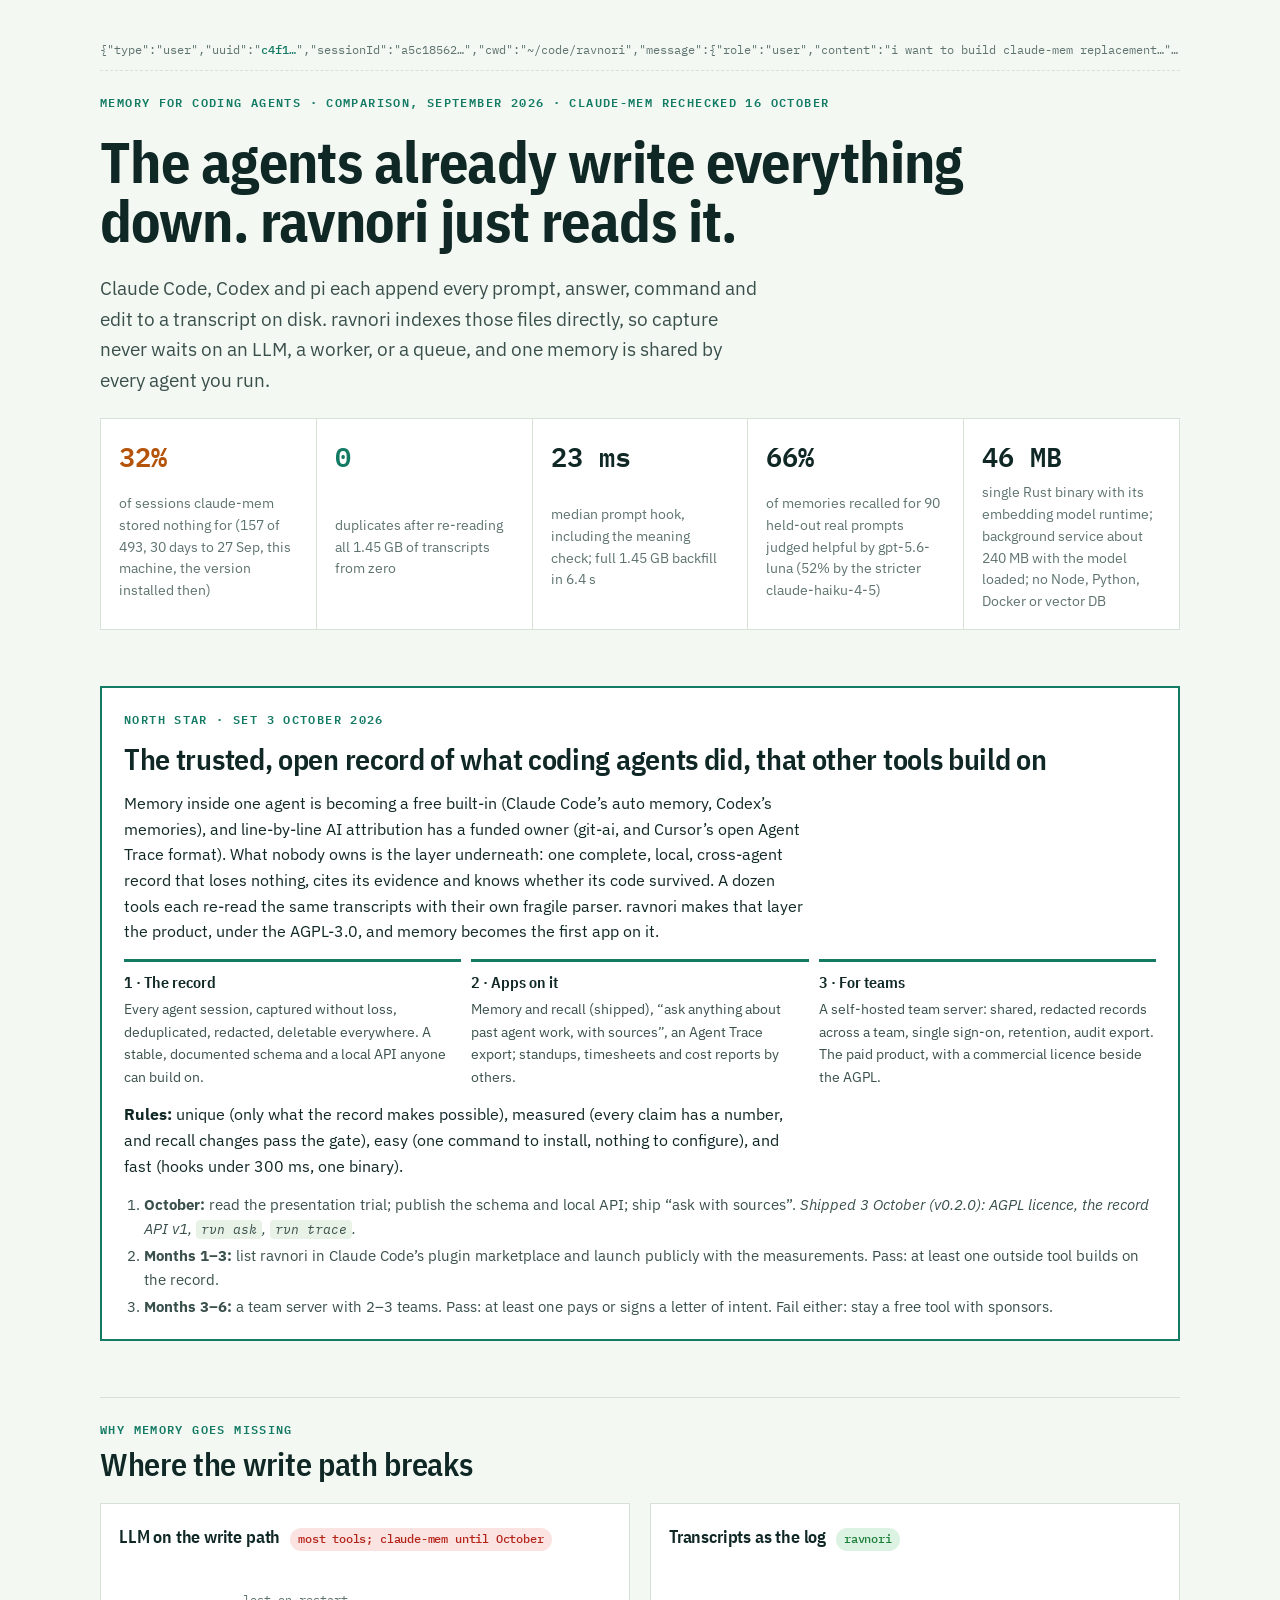
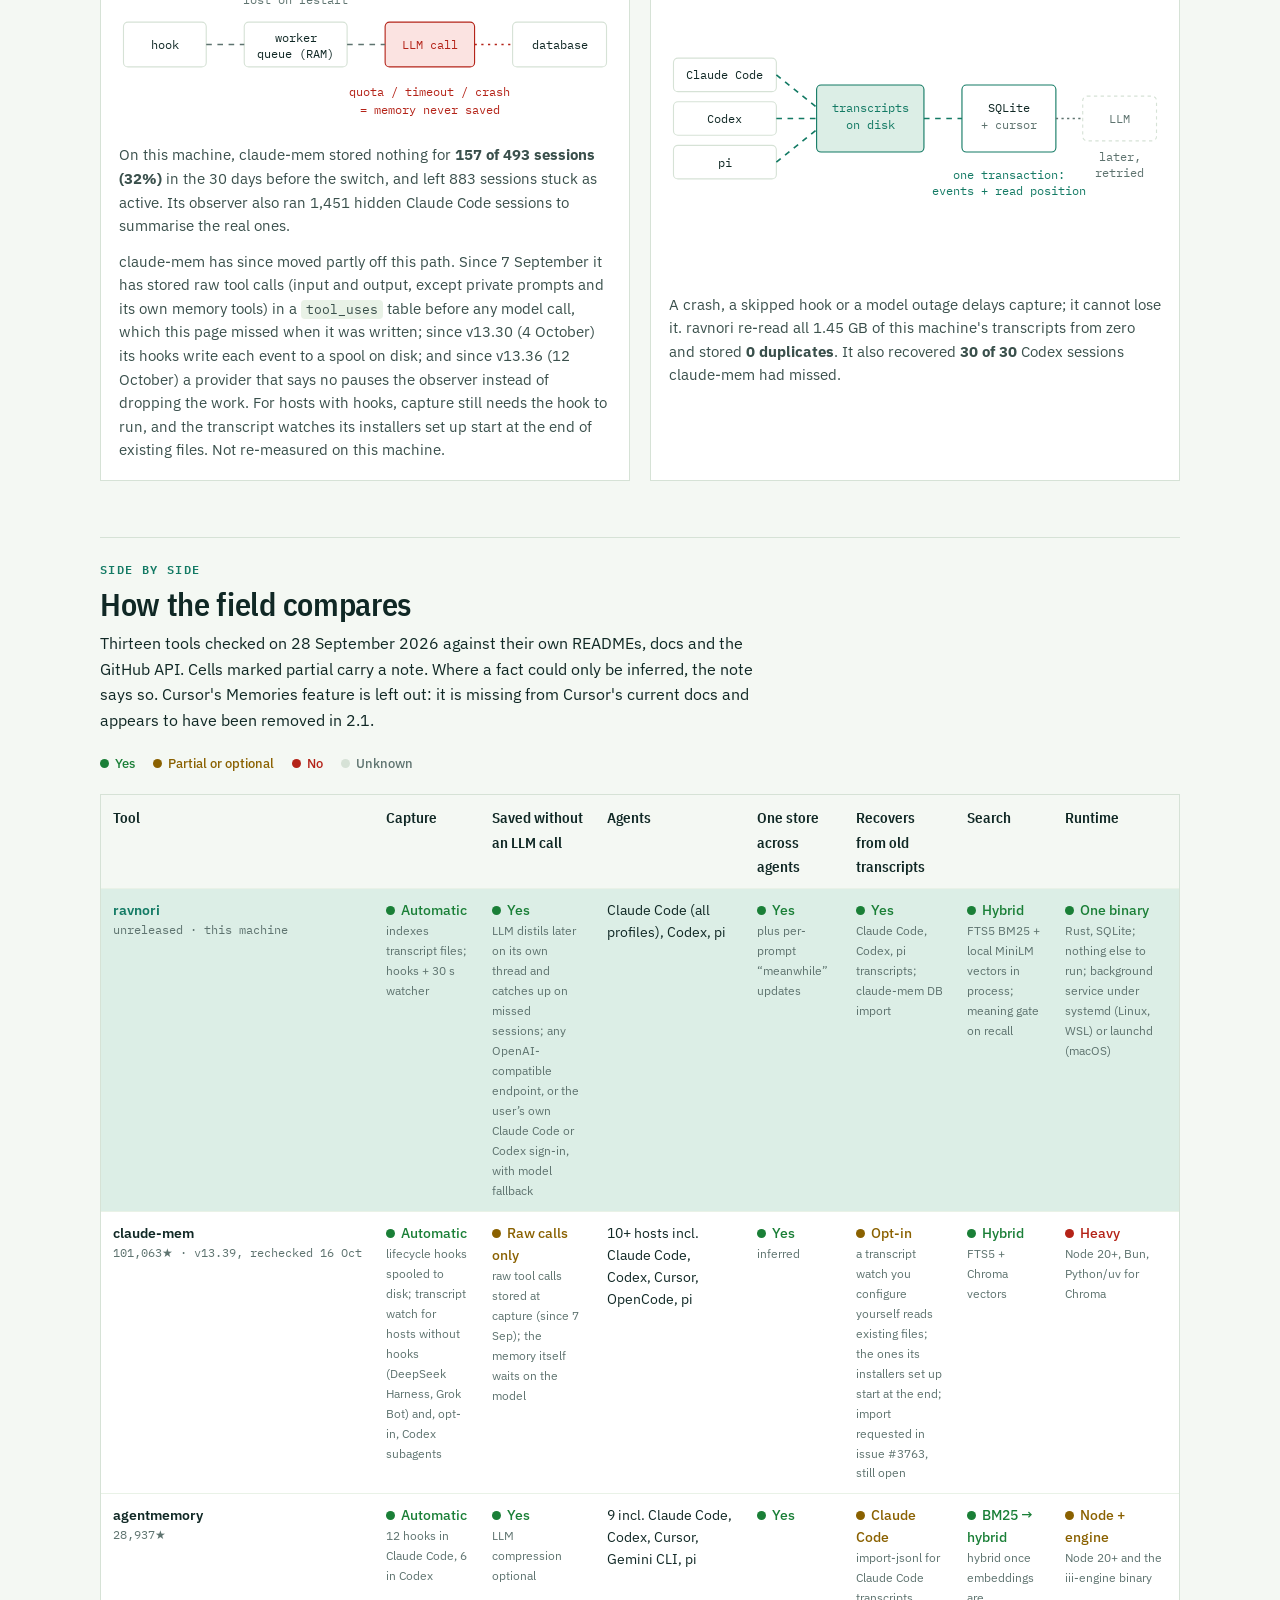
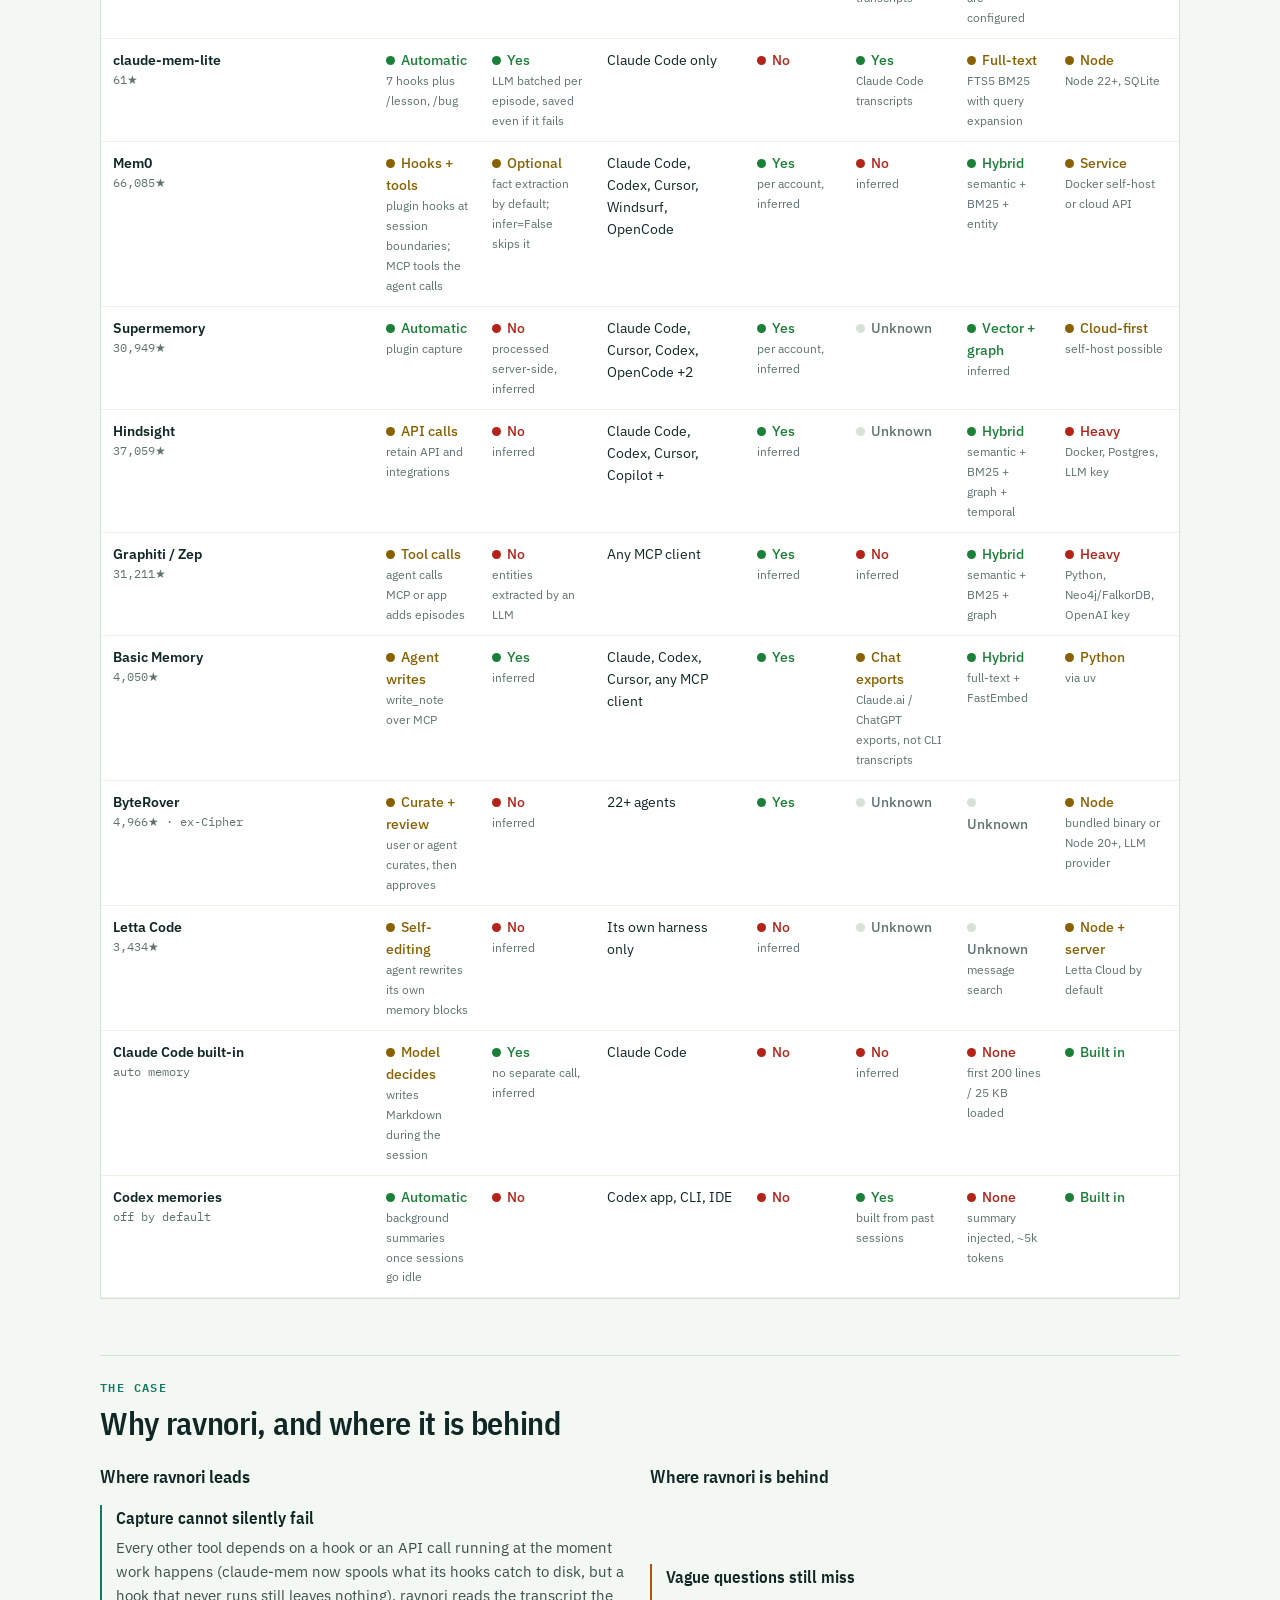
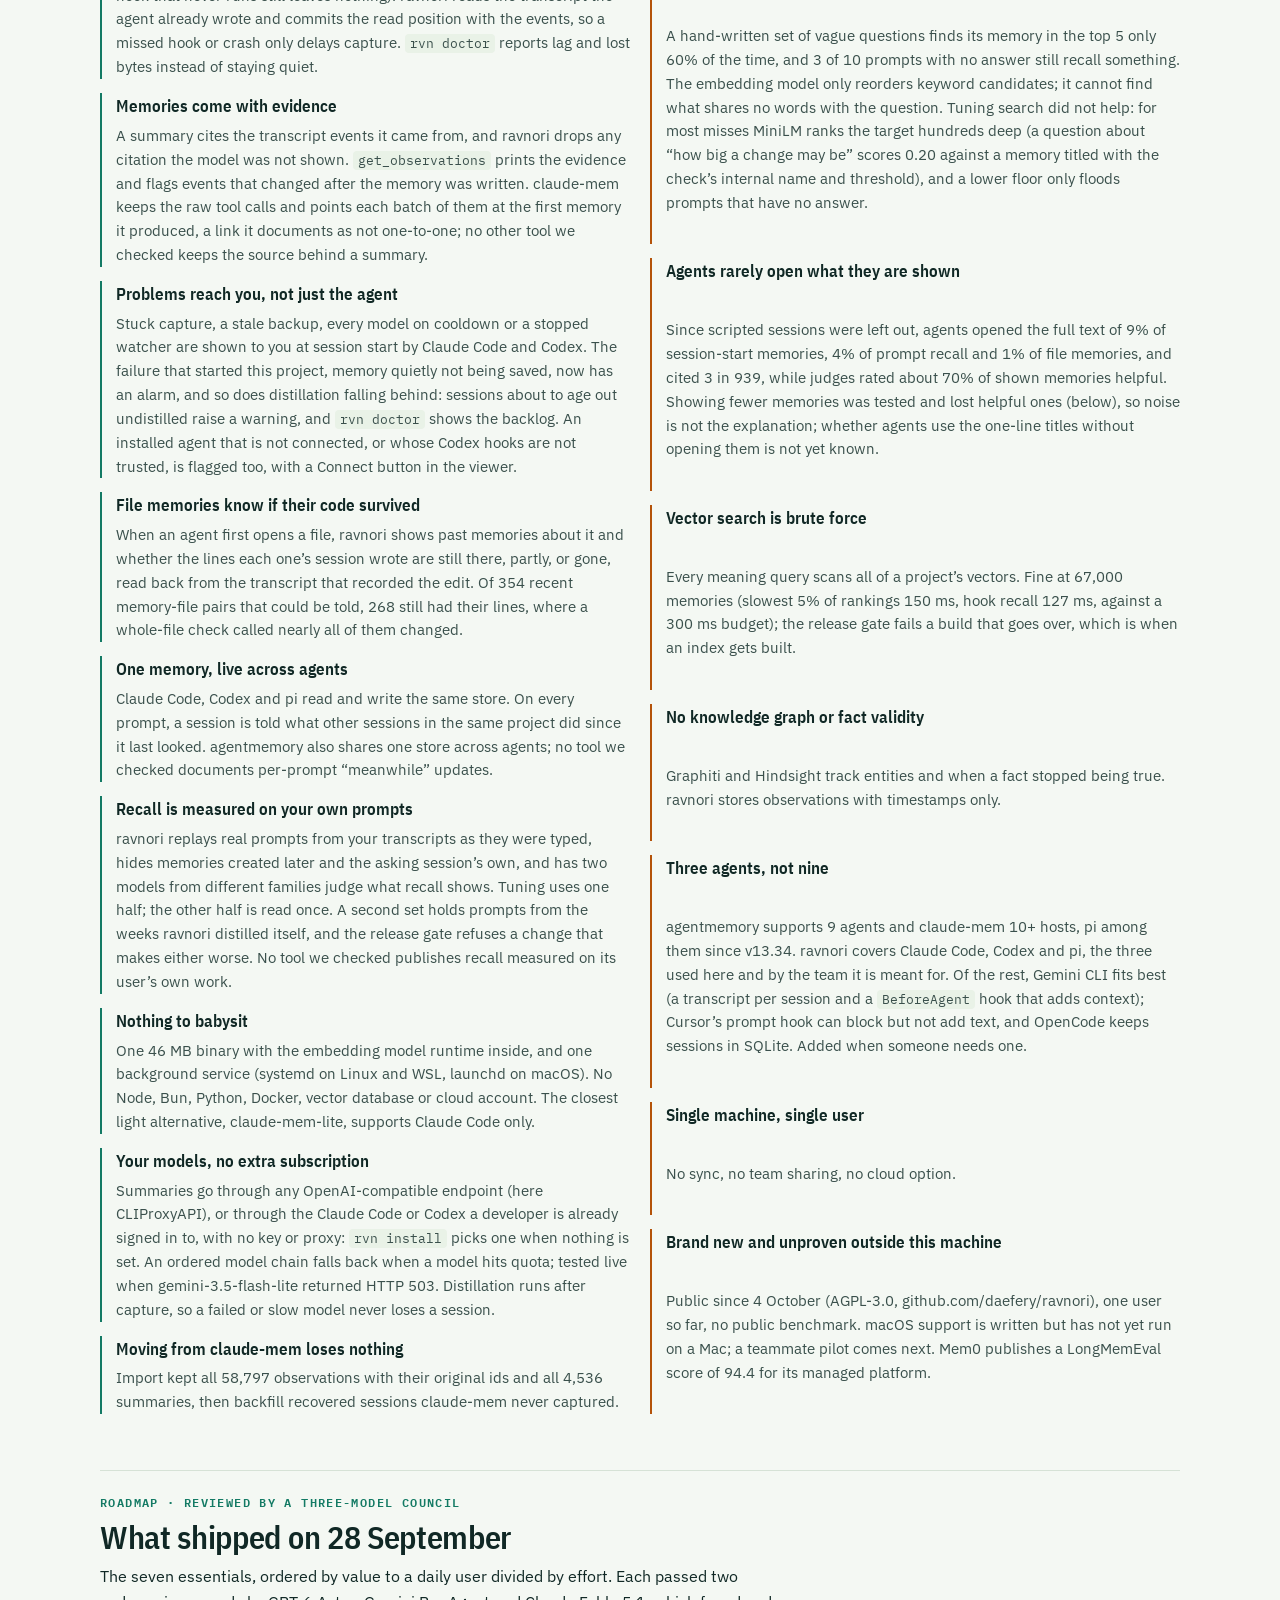
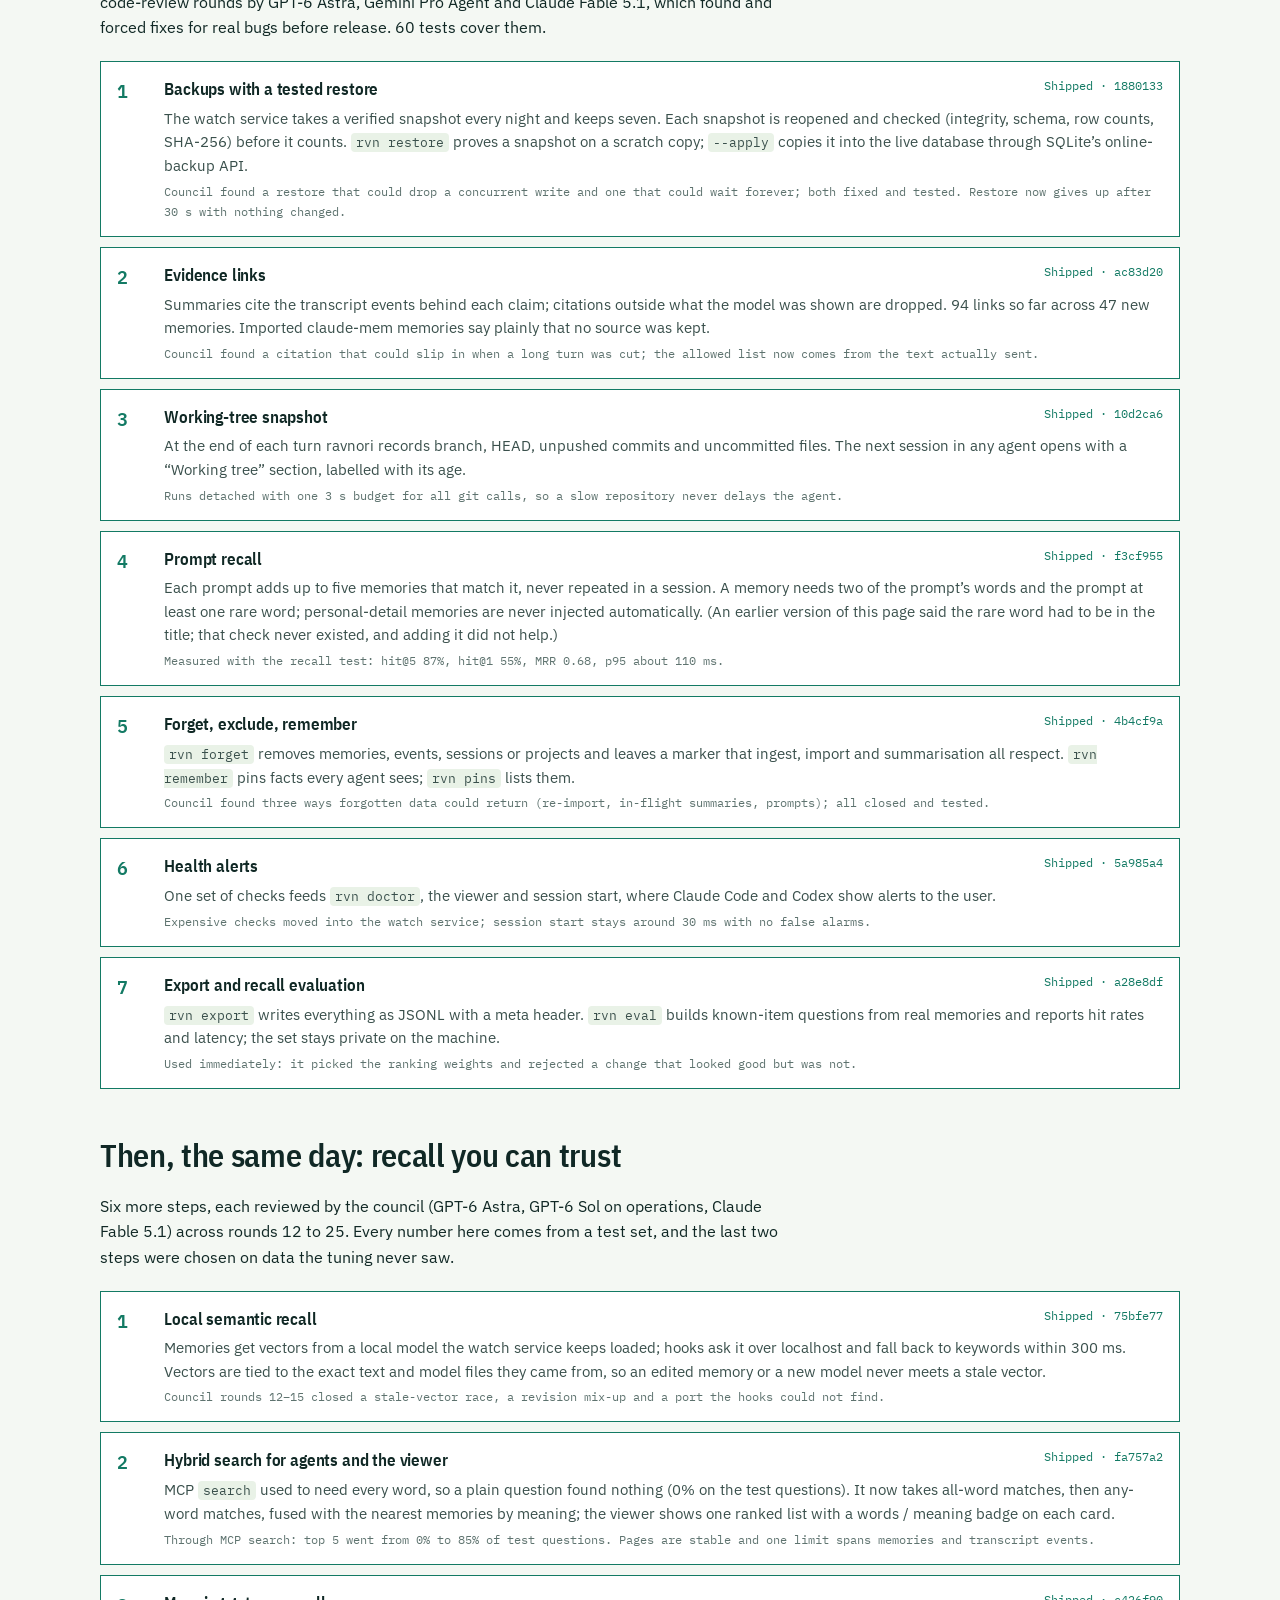
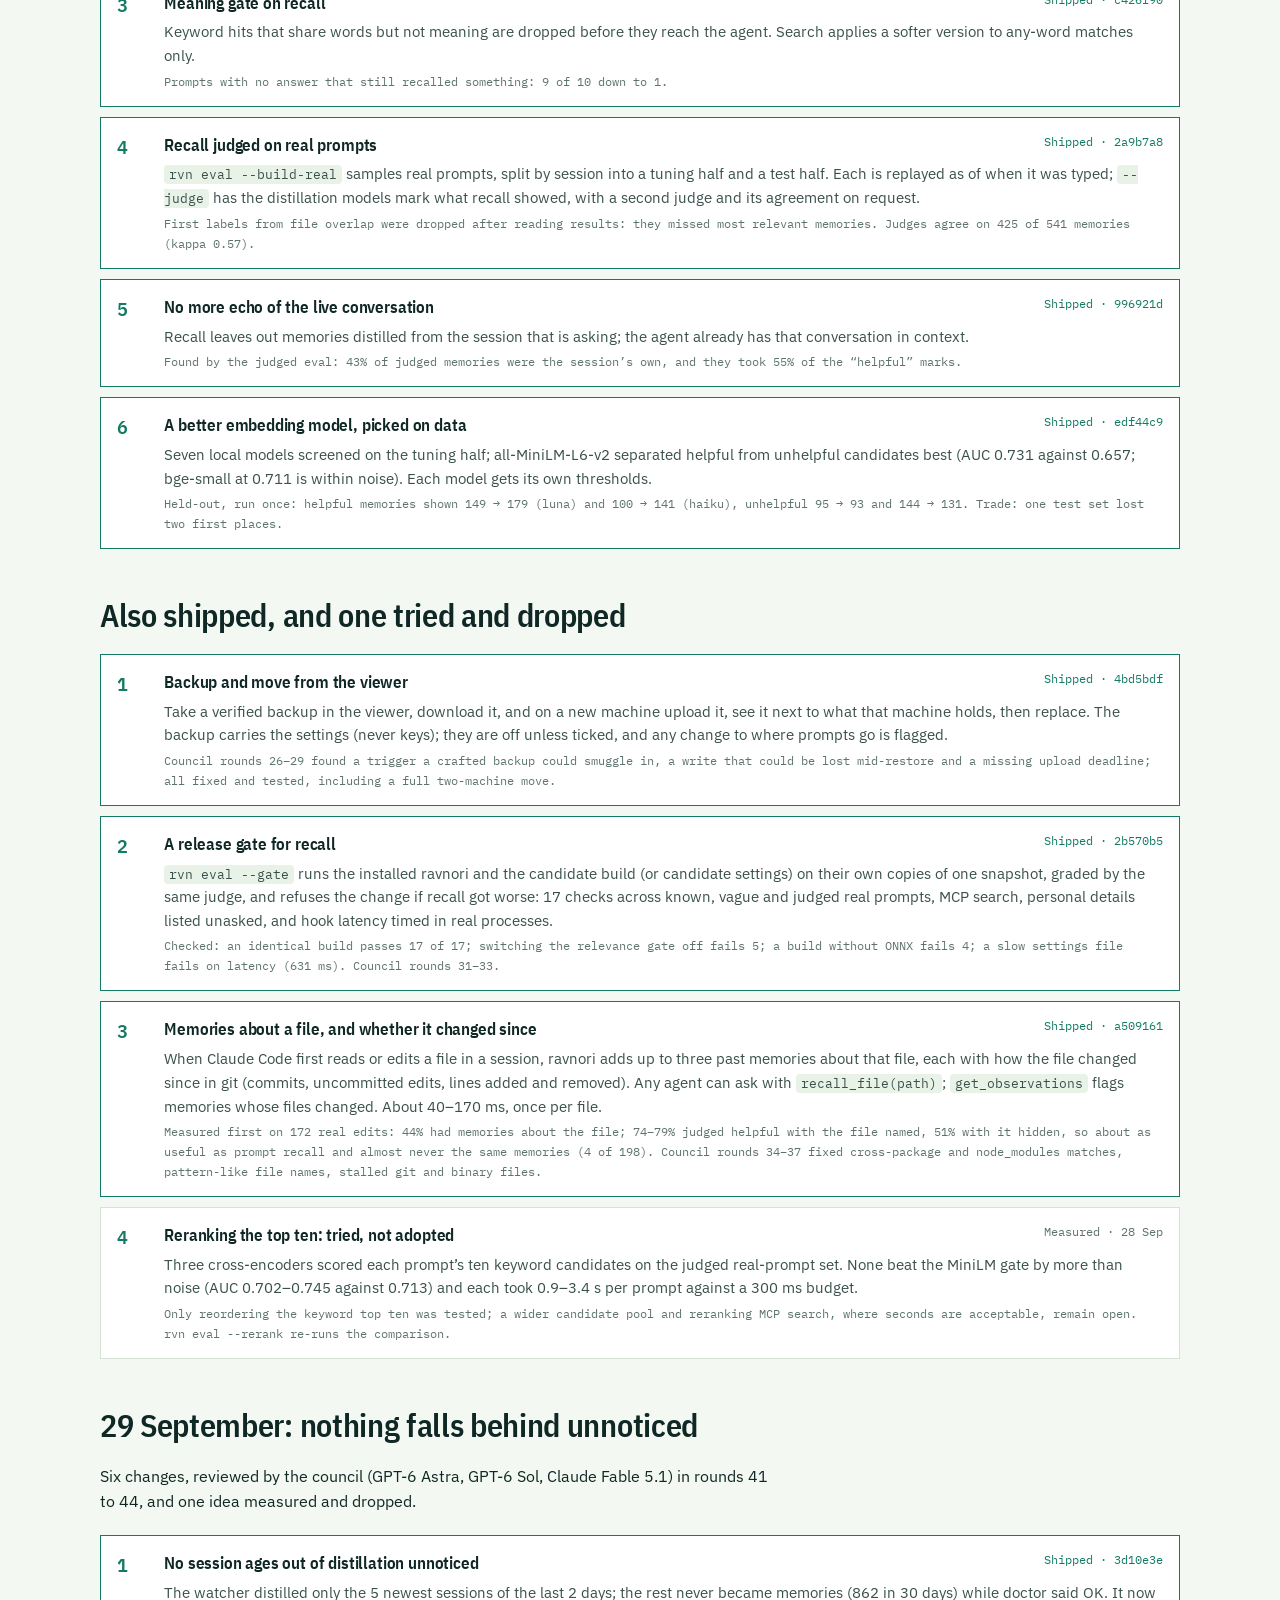
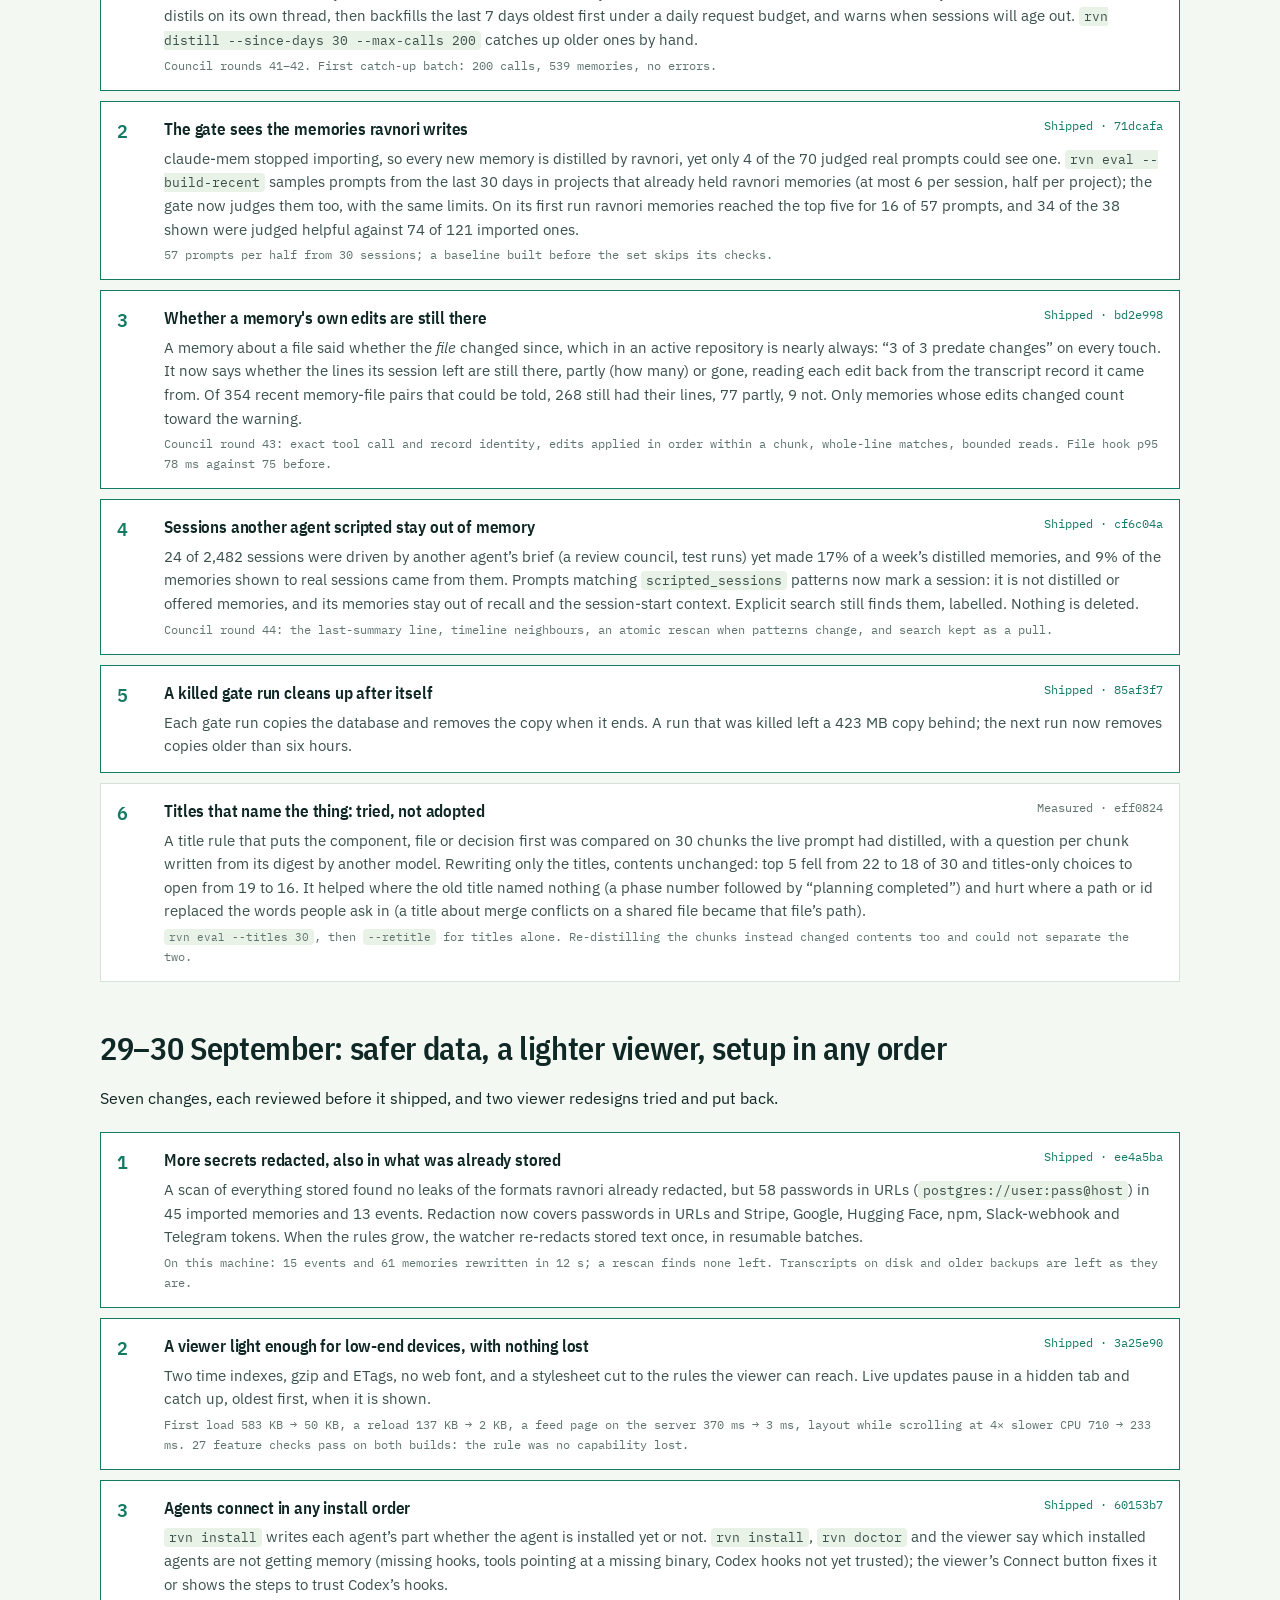
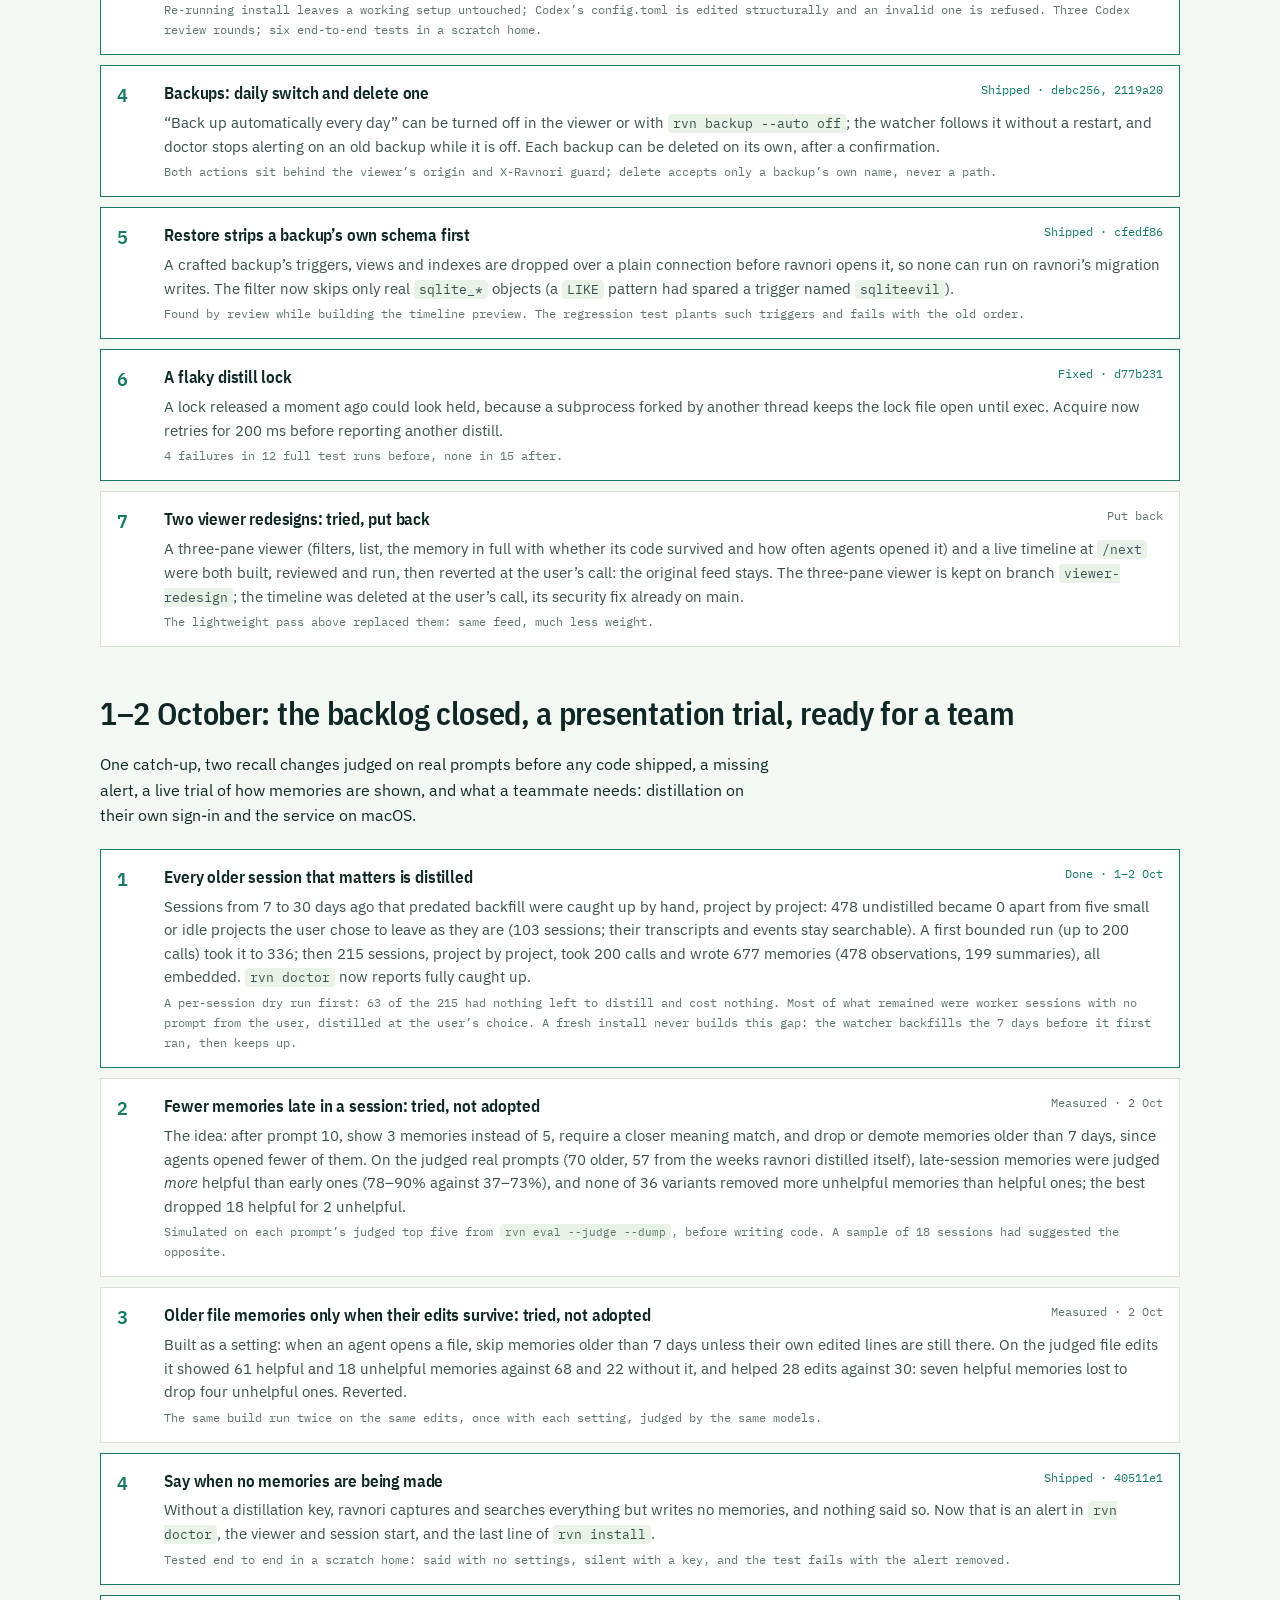
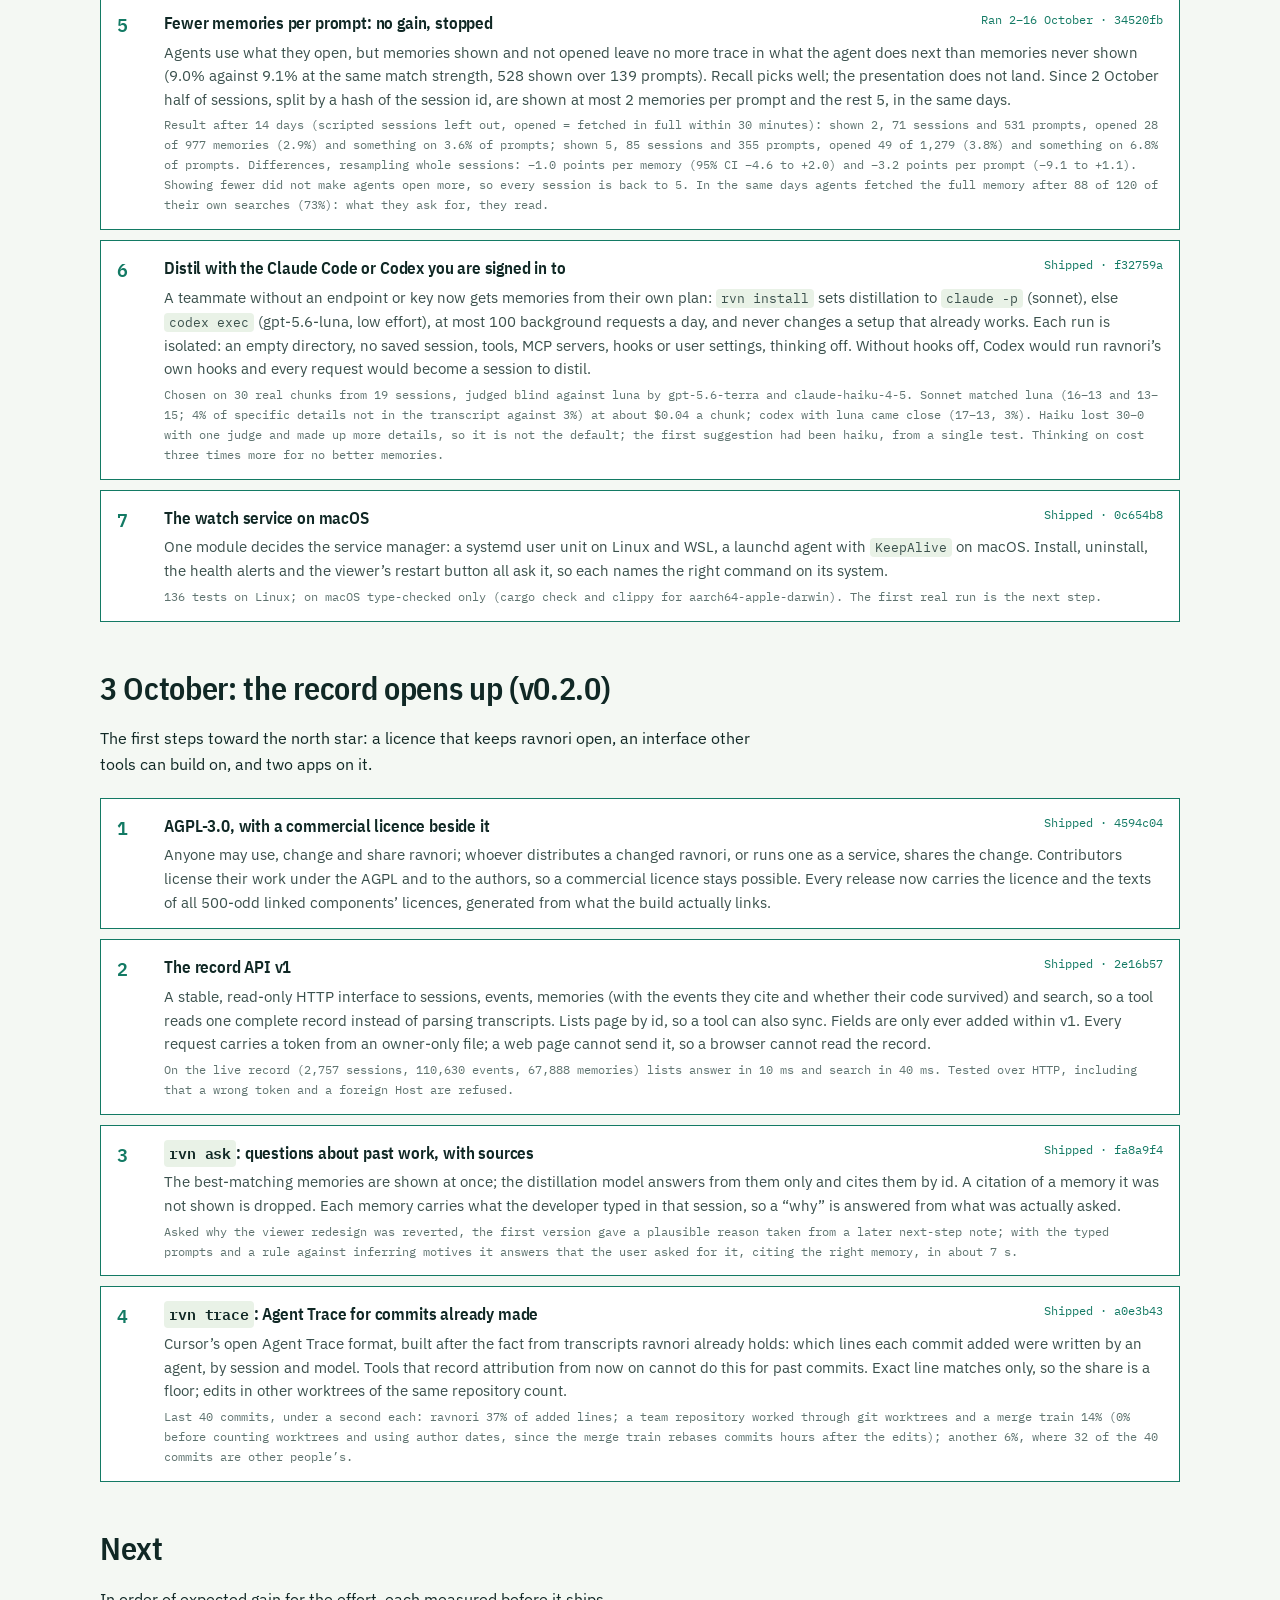
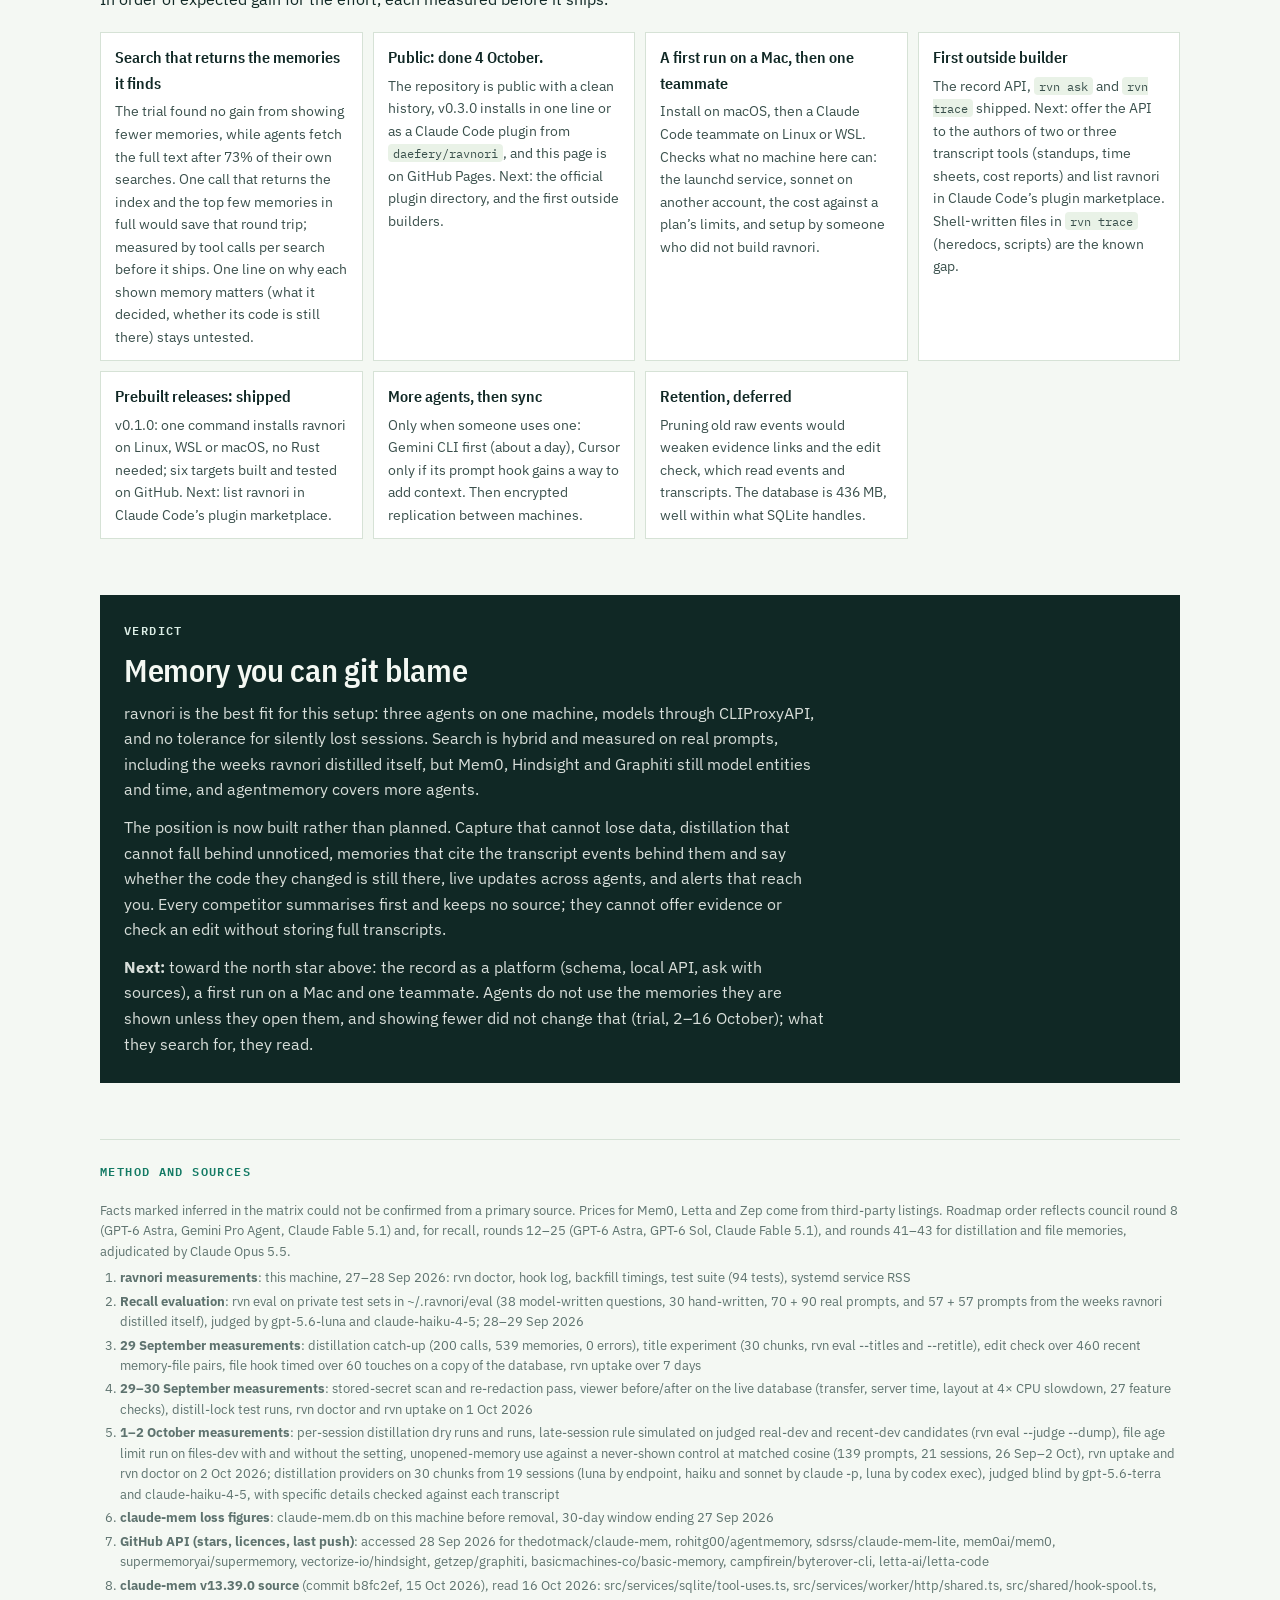
==== commit d4ad491a: "The presentation trial is read: showing 2 memories instead of 5 brought no gain, so it stopped From " ====
--- a/docs/comparison.html
+++ b/docs/comparison.html
@@ -357,7 +357,7 @@
       <div class="item"><h3>Fewer memories late in a session: tried, not adopted</h3><span class="effort">Measured · 2 Oct</span><p>The idea: after prompt 10, show 3 memories instead of 5, require a closer meaning match, and drop or demote memories older than 7 days, since agents opened fewer of them. On the judged real prompts (70 older, 57 from the weeks ravnori distilled itself), late-session memories were judged <em>more</em> helpful than early ones (78–90% against 37–73%), and none of 36 variants removed more unhelpful memories than helpful ones; the best dropped 18 helpful for 2 unhelpful.<span class="how">Simulated on each prompt’s judged top five from <code>rvn eval --judge --dump</code>, before writing code. A sample of 18 sessions had suggested the opposite.</span></p></div>
       <div class="item"><h3>Older file memories only when their edits survive: tried, not adopted</h3><span class="effort">Measured · 2 Oct</span><p>Built as a setting: when an agent opens a file, skip memories older than 7 days unless their own edited lines are still there. On the judged file edits it showed 61 helpful and 18 unhelpful memories against 68 and 22 without it, and helped 28 edits against 30: seven helpful memories lost to drop four unhelpful ones. Reverted.<span class="how">The same build run twice on the same edits, once with each setting, judged by the same models.</span></p></div>
       <div class="item done"><h3>Say when no memories are being made</h3><span class="effort">Shipped · 40511e1</span><p>Without a distillation key, ravnori captures and searches everything but writes no memories, and nothing said so. Now that is an alert in <code>rvn doctor</code>, the viewer and session start, and the last line of <code>rvn install</code>.<span class="how">Tested end to end in a scratch home: said with no settings, silent with a key, and the test fails with the alert removed.</span></p></div>
-      <div class="item"><h3>Fewer memories per prompt: on trial</h3><span class="effort">Running · 34520fb</span><p>Agents use what they open, but memories shown and not opened leave no more trace in what the agent does next than memories never shown (9.0% against 9.1% at the same match strength, 528 shown over 139 prompts). Recall picks well; the presentation does not land. Since 2 October half of sessions, split by a hash of the session id, are shown at most 2 memories per prompt and the rest 5, in the same days.<span class="how">Measured after 3 to 5 days with the same check per half, and the share opened. One setting, <code>recall.trial_top</code>; release gate 25 of 25 with it on.</span></p></div>
+      <div class="item done"><h3>Fewer memories per prompt: no gain, stopped</h3><span class="effort">Ran 2–16 October · 34520fb</span><p>Agents use what they open, but memories shown and not opened leave no more trace in what the agent does next than memories never shown (9.0% against 9.1% at the same match strength, 528 shown over 139 prompts). Recall picks well; the presentation does not land. Since 2 October half of sessions, split by a hash of the session id, are shown at most 2 memories per prompt and the rest 5, in the same days.<span class="how">Result after 14 days (scripted sessions left out, opened = fetched in full within 30 minutes): shown 2, 71 sessions and 531 prompts, opened 28 of 977 memories (2.9%) and something on 3.6% of prompts; shown 5, 85 sessions and 355 prompts, opened 49 of 1,279 (3.8%) and something on 6.8% of prompts. Differences, resampling whole sessions: −1.0 points per memory (95% CI −4.6 to +2.0) and −3.2 points per prompt (−9.1 to +1.1). Showing fewer did not make agents open more, so every session is back to 5. In the same days agents fetched the full memory after 88 of 120 of their own searches (73%): what they ask for, they read.</span></p></div>
       <div class="item done"><h3>Distil with the Claude Code or Codex you are signed in to</h3><span class="effort">Shipped · f32759a</span><p>A teammate without an endpoint or key now gets memories from their own plan: <code>rvn install</code> sets distillation to <code>claude -p</code> (sonnet), else <code>codex exec</code> (gpt-5.6-luna, low effort), at most 100 background requests a day, and never changes a setup that already works. Each run is isolated: an empty directory, no saved session, tools, MCP servers, hooks or user settings, thinking off. Without hooks off, Codex would run ravnori’s own hooks and every request would become a session to distil.<span class="how">Chosen on 30 real chunks from 19 sessions, judged blind against luna by gpt-5.6-terra and claude-haiku-4-5. Sonnet matched luna (16–13 and 13–15; 4% of specific details not in the transcript against 3%) at about $0.04 a chunk; codex with luna came close (17–13, 3%). Haiku lost 30–0 with one judge and made up more details, so it is not the default; the first suggestion had been haiku, from a single test. Thinking on cost three times more for no better memories.</span></p></div>
       <div class="item done"><h3>The watch service on macOS</h3><span class="effort">Shipped · 0c654b8</span><p>One module decides the service manager: a systemd user unit on Linux and WSL, a launchd agent with <code>KeepAlive</code> on macOS. Install, uninstall, the health alerts and the viewer’s restart button all ask it, so each names the right command on its system.<span class="how">136 tests on Linux; on macOS type-checked only (cargo check and clippy for aarch64-apple-darwin). The first real run is the next step.</span></p></div>
     </div>
@@ -372,7 +372,7 @@
     <h2 style="margin-top:28px">Next</h2>
     <p class="prose">In order of expected gain for the effort, each measured before it ships.</p>
     <div class="nice">
-      <div><b>Read the trial, then the next format</b><span>If two memories are used more than their never-shown control, two becomes the default. If not, the next trial adds one line on why each memory matters (what it decided, whether its code is still there) instead of the title alone.</span></div>
+      <div><b>Search that returns the memories it finds</b><span>The trial found no gain from showing fewer memories, while agents fetch the full text after 73% of their own searches. One call that returns the index and the top few memories in full would save that round trip; measured by tool calls per search before it ships. One line on why each shown memory matters (what it decided, whether its code is still there) stays untested.</span></div>
       <div><b>Public: done 4 October.</b><span>The repository is public with a clean history, v0.3.0 installs in one line or as a Claude Code plugin from <code>daefery/ravnori</code>, and this page is on GitHub Pages. Next: the official plugin directory, and the first outside builders.</span></div>
       <div><b>A first run on a Mac, then one teammate</b><span>Install on macOS, then a Claude Code teammate on Linux or WSL. Checks what no machine here can: the launchd service, sonnet on another account, the cost against a plan’s limits, and setup by someone who did not build ravnori.</span></div>
       <div><b>First outside builder</b><span>The record API, <code>rvn ask</code> and <code>rvn trace</code> shipped. Next: offer the API to the authors of two or three transcript tools (standups, time sheets, cost reports) and list ravnori in Claude Code’s plugin marketplace. Shell-written files in <code>rvn trace</code> (heredocs, scripts) are the known gap.</span></div>
@@ -388,7 +388,7 @@
       <h2>Memory you can git blame</h2>
       <p>ravnori is the best fit for this setup: three agents on one machine, models through CLIProxyAPI, and no tolerance for silently lost sessions. Search is hybrid and measured on real prompts, including the weeks ravnori distilled itself, but Mem0, Hindsight and Graphiti still model entities and time, and agentmemory covers more agents.</p>
       <p>The position is now built rather than planned. Capture that cannot lose data, distillation that cannot fall behind unnoticed, memories that cite the transcript events behind them and say whether the code they changed is still there, live updates across agents, and alerts that reach you. Every competitor summarises first and keeps no source; they cannot offer evidence or check an edit without storing full transcripts.</p>
-      <p><b>Next:</b> toward the north star above: the record as a platform (schema, local API, ask with sources), a first run on a Mac and one teammate, while the presentation trial collects. Agents do not use the memories they are shown unless they open them, so how memories are shown now matters more than which ones.</p>
+      <p><b>Next:</b> toward the north star above: the record as a platform (schema, local API, ask with sources), a first run on a Mac and one teammate. Agents do not use the memories they are shown unless they open them, and showing fewer did not change that (trial, 2–16 October); what they search for, they read.</p>
     </div>
   </section>
 
